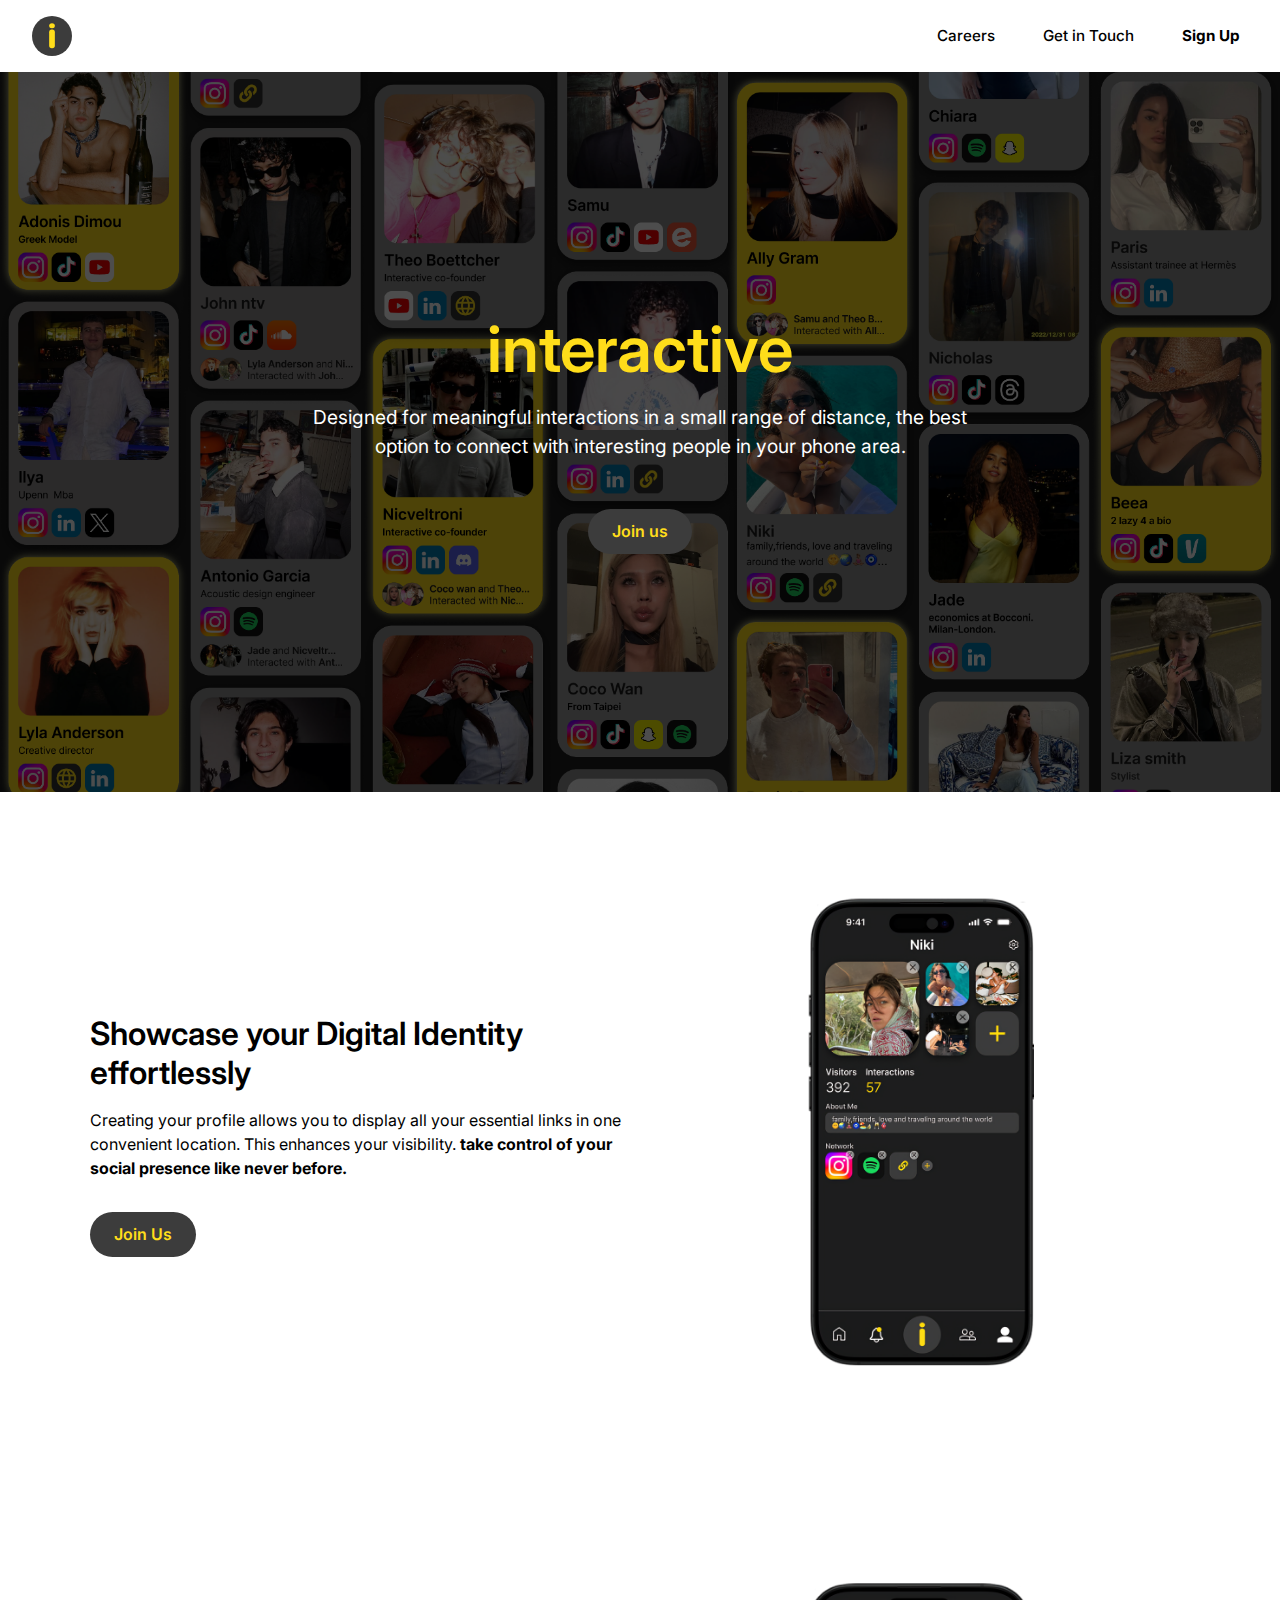
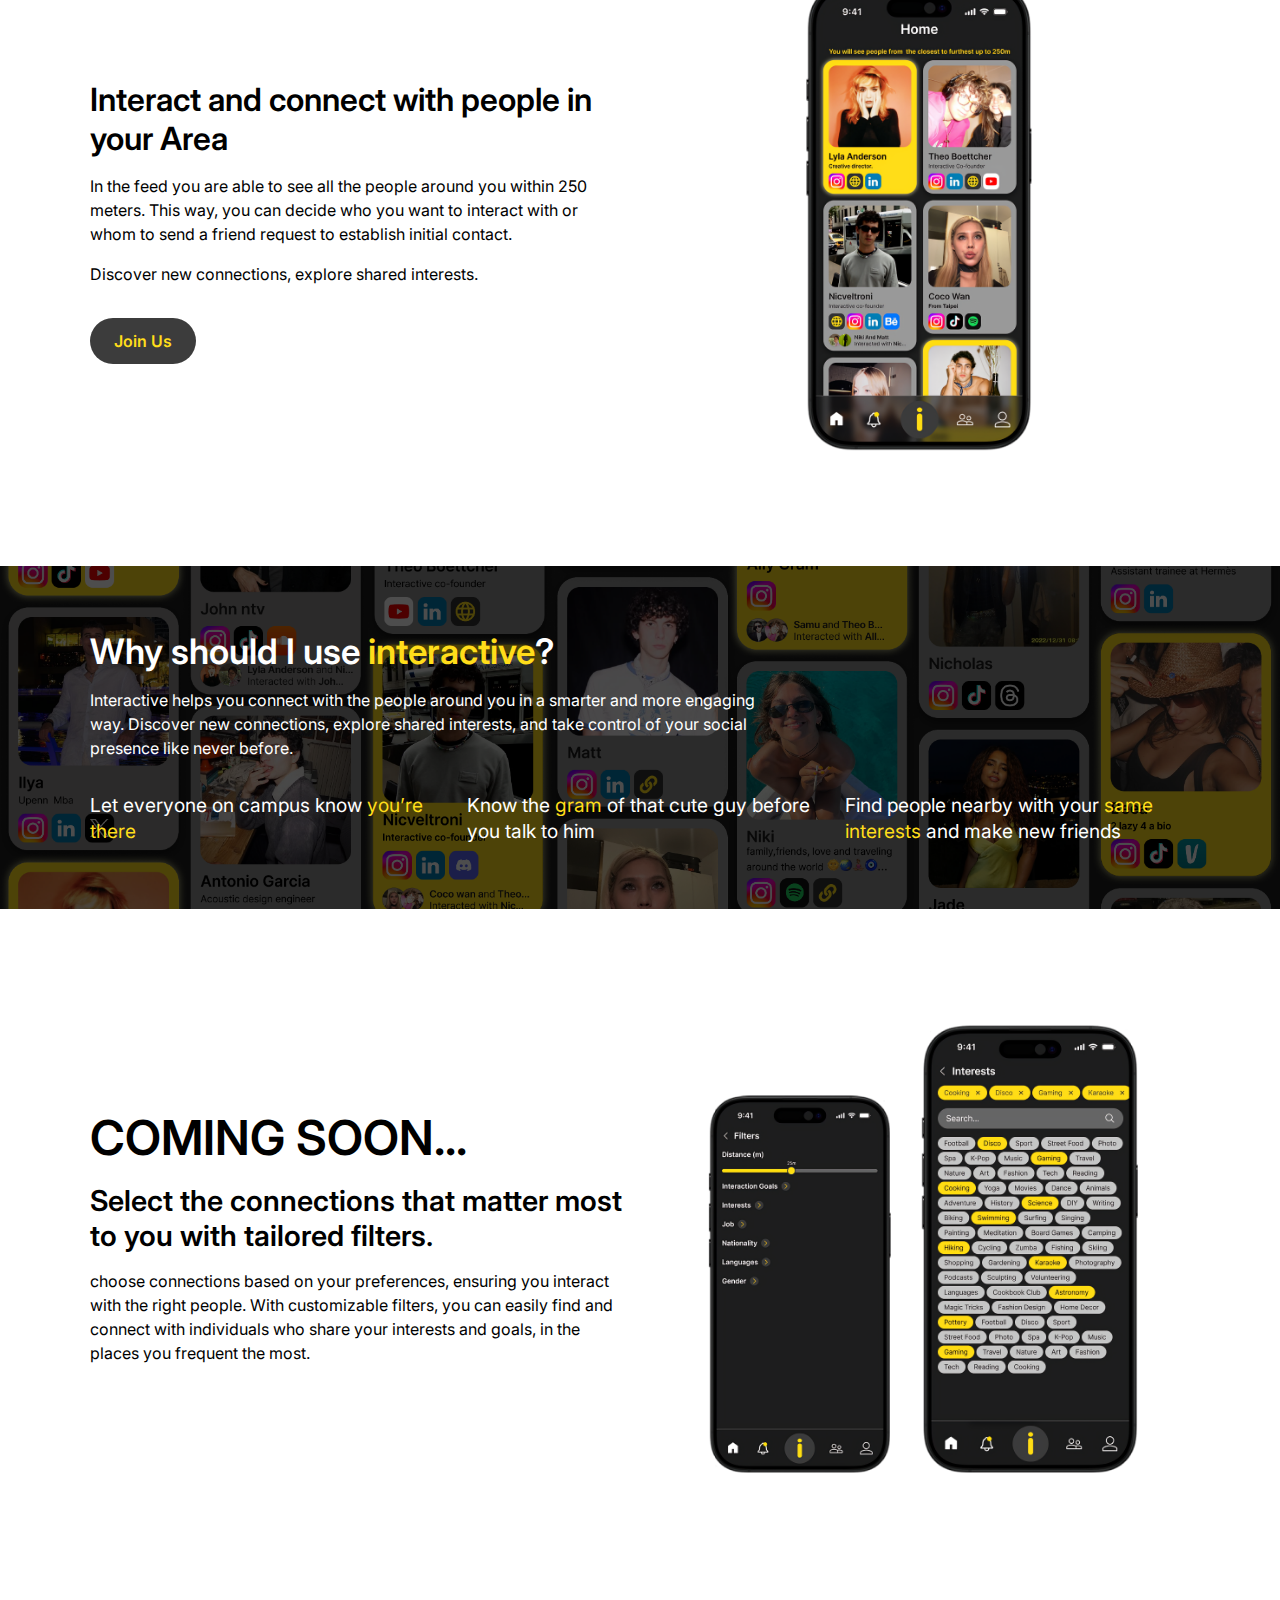
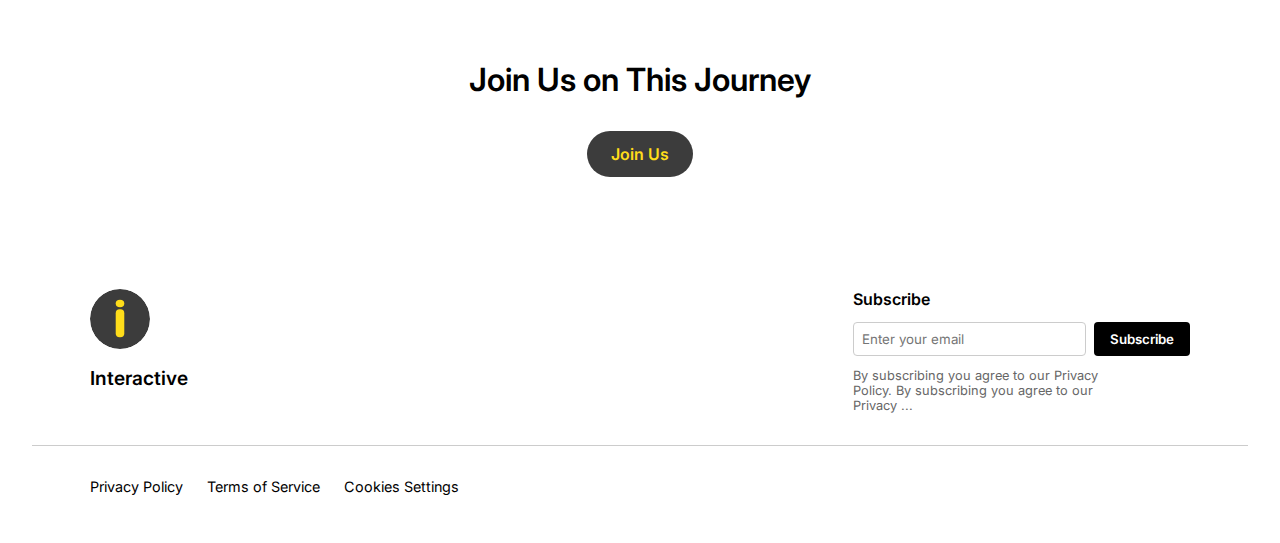
==== index.html @ 9c9d4012 "Add files via upload" ====
<!DOCTYPE html>
<html lang="en">
<head>
  <meta charset="UTF-8" />
  <meta name="viewport" content="width=device-width, initial-scale=1.0"/>
  <title>Interactive - Home</title>

  <!-- Font Inter -->
  <link rel="preconnect" href="https://fonts.googleapis.com">
  <link rel="preconnect" href="https://fonts.gstatic.com" crossorigin>
  <link href="https://fonts.googleapis.com/css2?family=Inter:wght@400;600&display=swap" rel="stylesheet">

  <!-- Foglio di stile -->
  <link rel="stylesheet" href="style.css">
</head>
<body>

  <!-- NAVBAR -->
  <header>
    <div class="logo">
      <a href="index.html" class="home-link">
        <img src="assets/logo.svg" alt="Interactive Logo" width="40" height="40">
      </a>
    </div>
    <nav>
      <ul>
        <li><a href="careers.html">Careers</a></li>
        <li><a href="contacts.html">Get in Touch</a></li>
        <li><a href="landing.html" style="font-weight:bold;">Sign Up</a></li>
      </ul>
    </nav>
  </header>

  <!-- HERO SECTION -->
  <section class="hero hero-index">
    <div class="hero-content">
      <!-- Titolo grande giallo -->
      <h1 class="highlight" style="font-size:4rem;">interactive</h1>
      <p>Designed for meaningful interactions in a small range of distance, 
         the best option to connect with interesting people in your phone area.</p>
      <!-- Nuovo bottone “Join us” che porta alla landing -->
      <a href="landing.html" class="btn-join-us hero-join-btn">Join us</a>
    </div>
  </section>

  <!-- PRIMO BLOCCO: Showcase -->
  <section class="section-showcase">
    <div class="showcase-container">
      <div class="showcase-text">
        <h2>Showcase your Digital Identity effortlessly</h2>
        <!-- Tutto in un solo paragrafo. Ultima frase in bold, con la minuscola iniziale -->
        <p>
          Creating your profile allows you to display all your essential links in one convenient location. 
          This enhances your visibility. <strong>take control of your social presence like never before.</strong>
        </p>
        <!-- Bottone Join => landing.html -->
        <a href="landing.html" class="btn-join-us">Join Us</a>
      </div>
      <div class="showcase-image">
        <img src="assets/phone1.png" alt="Phone screen 1">
      </div>
    </div>
  </section>

  <!-- SECONDO BLOCCO: Interact -->
  <section class="section-interact">
    <div class="interact-container">
      <div class="interact-text">
        <h2>Interact and connect with people in your Area</h2>
        <!-- Prima frase e seconda frase in un paragrafo,
             ultima riga “Discover new connections...” in un paragrafo a parte -->
        <p>
          In the feed you are able to see all the people around you within 250 meters. This way, 
          you can decide who you want to interact with or whom to send a friend request to establish initial contact.
        </p>
        <p>Discover new connections, explore shared interests.</p>

        <!-- Bottone Join => landing.html -->
        <a href="landing.html" class="btn-join-us">Join Us</a>
      </div>
      <div class="interact-image">
        <img src="assets/phone2.png" alt="Phone screen 2">
      </div>
    </div>
  </section>

  <!-- WHY SECTION -->
  <section class="why-section">
    <div class="why-content">
      <h2>Why should I use <span class="highlight">interactive</span>?</h2>
      <p class="intro">
        Interactive helps you connect with the people around you in a smarter and more engaging way. 
        Discover new connections, explore shared interests, and take control of your social presence like never before.
      </p>

      <div class="use-cases">
        <div class="use-case">
          Let everyone on campus know <span class="highlight">you’re there</span>
        </div>
        <div class="use-case">
          Know the <span class="highlight">gram</span> of that cute guy before you talk to him
        </div>
        <div class="use-case">
          Find people nearby with your <span class="highlight">same interests</span> and make new friends
        </div>
      </div>
    </div>
  </section>

  <!-- BLOCCO "COMING SOON..." -->
  <section class="section-coming-soon">
    <div class="coming-soon-box">
      <div class="coming-soon-text">
        <h1>COMING SOON...</h1>
        <h2>Select the connections that matter most to you with tailored filters.</h2>
        <!-- Paragrafo in minuscolo all'inizio, come nello screenshot, no bold -->
        <p>
          choose connections based on your preferences, ensuring you interact with the right people. 
          With customizable filters, you can easily find and connect with individuals who share your interests and goals, 
          in the places you frequent the most.
        </p>
      </div>
      <div class="coming-soon-image">
        <img src="assets/phone3.png" alt="Phone screen filters">
      </div>
    </div>
  </section>

  <!-- CTA: Join Us on This Journey -->
  <section class="section-journey">
    <h2>Join Us on This Journey</h2>
    <!-- Bottone => landing.html -->
    <a href="landing.html" class="btn-join-us">Join Us</a>
  </section>

  <!-- FOOTER -->
  <section class="final-section">
    <div class="brand-subscribe">
      <div class="brand-block">
        <div class="brand-icon">
          <img src="assets/logo.svg" alt="Icon" width="60" height="60">
        </div>
        <div class="brand-text">
          Interactive
        </div>
      </div>

      <div class="subscribe-block">
        <label for="subscribe-email">Subscribe</label>
        <div class="subscribe-row">
          <!-- Bottone Subscribe => landing.html -->
          <input type="email" id="subscribe-email" placeholder="Enter your email">
          <button onclick="location.href='landing.html';">Subscribe</button>
        </div>
        <p class="subscribe-small">
          By subscribing you agree to our Privacy Policy. By subscribing you agree to our Privacy ...
        </p>
      </div>
    </div>

    <hr class="footer-line">

    <div class="footer-bottom">
      <div class="footer-links">
        <!-- Tutti i link puntano a terms.html -->
        <a href="terms.html">Privacy Policy</a>
        <a href="terms.html">Terms of Service</a>
        <a href="terms.html">Cookies Settings</a>
      </div>
      <!-- Rimosso la scritta © 2024 Relume. All rights reserved. -->
    </div>
  </section>

</body>
</html>
---- style.css ----
/*  
  style.css completo
  Rimosso lo stile .btn-signup per eliminare il pulsante nero "Sign Up".
*/

/* RESET DI BASE */
* {
  margin: 0;
  padding: 0;
  box-sizing: border-box;
}

/* FONT & COLORI GLOBALI */
body {
  font-family: 'Inter', sans-serif;
  color: #000;
}

/* Classe per evidenziare in giallo */
/* MODIFICA: da #ffd400 a #FFDD1A */
.highlight {
  color: #FFDD1A;
}

/* NAVBAR */
header {
  display: flex;
  align-items: center; /* Centra verticalmente logo e navbar */
  justify-content: space-between;
  padding: 1rem 2rem;
  background-color: #fff;
  width: 100%;
}

.logo {
  display: flex;
  align-items: center;
  gap: 0.5rem;
}

/* Rendi cliccabile logo + testo “Interactive” */
.logo a.home-link {
  display: flex;
  align-items: center;
  text-decoration: none;
  color: #000; 
}
.logo a.home-link img {
  margin-right: 0.5rem;
}
.logo a.home-link span {
  font-weight: 600; 
  font-size: 1.2rem; /* Testo “Interactive” un po' più grande */
}

/* NAVBAR MENU (desktop default) */
nav ul {
  list-style: none;
  display: flex;
  align-items: center; /* Centra verticalmente i link */
  gap: 2rem;          /* Spaziatura orizzontale tra i link */
  margin: 0;
  padding: 0;
  margin-left: 2rem;  /* Sposta i link un pochino a destra */
}

nav ul li a {
  text-decoration: none;
  color: #000;
  font-weight: 500;
  display: flex;
  align-items: center;
  justify-content: center;
  line-height: 1;       
  font-size: 0.95rem;   /* Leggermente più piccolo di “Interactive” */
  text-align: center; 
  padding: 0.5rem;     
}

/* ✅ MIGLIORAMENTI SU MOBILE */
@media (max-width: 768px) {
  nav ul {
    gap: 1rem;          
    margin-left: 1rem;  /* Riduce un pochino anche su mobile */
  }
  
  nav ul li a {
    font-size: 0.85rem; 
    line-height: 1.2;   
  }
}

/* HERO (INDEX e LANDING) */
/* MODIFICA: min-height: 80vh per la hero index, se la usi come default */
.hero {
  background: url("assets/sfondo.png") no-repeat center center / cover;
  min-height: 80vh; /* da 70vh a 80vh */
  display: flex;
  align-items: center;
  justify-content: center;
  text-align: center;
  color: #fff;
  padding: 4rem 2rem;
}
.hero-content {
  max-width: 700px;
}
.hero h1 {
  font-size: 4rem;
  /* MODIFICA: colore highlight -> #FFDD1A */
  color: #FFDD1A;
  margin-bottom: 1rem;
  font-weight: 600; 
}
.hero p {
  font-size: 1.2rem;
  margin-bottom: 2rem;
  line-height: 1.5;
  font-weight: 400; 
}

/* Bottoni “Join” rotondi con testo giallo (btn-join, btn-join-us) */
/* MODIFICA: sfondo #3C3C3C, testo #FFDD1A, no bordo */
.btn-join,
.btn-join-us {
  display: inline-block;
  margin-top: 1rem;
  background-color: #3C3C3C;
  color: #FFDD1A;
  text-decoration: none;
  padding: 0.8rem 1.5rem;
  border-radius: 30px; 
  font-weight: 600;
  border: none; /* tolto contorno giallo */
  transition: background-color 0.2s, color 0.2s;
}
/* Hover invertito: sfondo #FFDD1A, testo #3C3C3C */
.btn-join:hover,
.btn-join-us:hover {
  background-color: #FFDD1A;
  color: #3C3C3C;
}

/* SEZIONE PER LA “BARRA EMAIL” DELLA LANDING */
#signup-form {
  display: inline-flex; 
  gap: 0.5rem;
}
#signup-email {
  padding: 0.8rem 1rem;
  border: 2px solid #ccc;
  border-radius: 4px;
  font-family: inherit;
  font-size: 1rem;
  width: 300px; 
  outline: none;
}
#signup-form button {
  padding: 0.8rem 1.5rem;
  background-color: #000;
  color: #fff;
  border: none;
  border-radius: 4px;
  font-weight: 600;
  cursor: pointer;
}

/* 3 BLOCCHI DESCRITTIVI (INDEX) */
.section-container {
  background-color: #fff;
  padding: 4rem 2rem;
  display: flex;
  flex-direction: column;
  gap: 5rem;
  max-width: 1100px;
  margin: 0 auto;
}
/* Showcase + Interact */
.section-showcase, .section-interact {
  background-color: #fff;
  padding: 4rem 2rem;
}
.showcase-container, .interact-container {
  max-width: 1100px;
  margin: 0 auto;
  display: flex;
  align-items: center;
  justify-content: space-between;
  gap: 2rem;
}
.showcase-text, .interact-text {
  flex: 1;
}
.showcase-image, .interact-image {
  flex: 1;
  text-align: center;
}
/* MODIFICA: immagini più grandi => 900px */
.showcase-image img, .interact-image img {
  max-width: 900px;
  width: 100%;
}
.showcase-text h2, .interact-text h2 {
  font-size: 2rem;
  margin-bottom: 1rem;
  font-weight: 600;
}
.showcase-text p, .interact-text p {
  line-height: 1.5;
  margin-bottom: 1rem;
}

/* WHY SECTION (INDEX) */
.why-section {
  background: url("assets/sfondo.png") no-repeat center center / cover;
  color: #fff;
  padding: 4rem 2rem;
}
.why-content {
  max-width: 1100px;
  margin: 0 auto;
}
.why-content h2 {
  font-size: 2.2rem;
  margin-bottom: 1rem;
  font-weight: 600;
}
.why-content p.intro {
  font-size: 1rem;
  max-width: 700px;
  margin-bottom: 2rem;
  line-height: 1.5;
  font-weight: 400;
}
.use-cases {
  display: flex;
  justify-content: space-between;
  gap: 2rem;
}
.use-case {
  flex: 1;
  font-size: 1.2rem;
  line-height: 1.4;
  font-weight: 400;
}

/* COMING SOON */
.section-coming-soon {
  padding: 4rem 2rem;
  background-color: #fff;
}
.coming-soon-box {
  max-width: 1100px;
  margin: 0 auto;
  display: flex;
  gap: 2rem;
  align-items: center;
  justify-content: space-between;
}
.coming-soon-text {
  flex: 1;
}
.coming-soon-text h1 {
  font-size: 3rem;
  font-weight: 600;
  margin-bottom: 1rem;
}
.coming-soon-text h2 {
  font-size: 1.8rem;
  margin-bottom: 1rem;
  font-weight: 600;
}
.coming-soon-text p {
  line-height: 1.5;
  margin-bottom: 2rem;
}
.coming-soon-image {
  flex: 1;
  text-align: center;
}
.coming-soon-image img {
  max-width: 900px;
  width: 100%;
}

/* SEZIONE JOURNEY */
.section-journey {
  padding: 4rem 2rem;
  background-color: #fff;
  text-align: center;
}
.section-journey h2 {
  font-size: 2rem;
  font-weight: 600;
  margin-bottom: 1rem;
}
.section-journey p {
  margin-bottom: 1.5rem;
  font-size: 1rem;
  font-weight: 400;
  line-height: 1.5;
}

/* SEZIONE FINALE / FOOTER */
.final-section {
  background-color: #fff;
  padding: 3rem 2rem;
}
.brand-subscribe {
  max-width: 1100px;
  margin: 0 auto;
  display: flex;
  align-items: flex-start;
  justify-content: space-between;
  gap: 2rem;
  margin-bottom: 2rem;
}
.brand-block {
  display: flex;
  flex-direction: column;
  align-items: flex-start;
  gap: 0.5rem;
}
.brand-icon img {
  border-radius: 50%;
}
.brand-text {
  font-size: 1.2rem;
  font-weight: 600;
  margin-top: 0.3rem;
}
.subscribe-block {
  display: flex;
  flex-direction: column;
  align-items: flex-start;
  gap: 0.5rem;
}
.subscribe-block label {
  font-weight: 600;
}
.subscribe-row {
  display: flex;
  gap: 0.5rem;
  margin: 0.3rem 0;
}
.subscribe-row input[type="email"] {
  padding: 0.5rem;
  border: 1px solid #ccc;
  border-radius: 4px;
  font-family: inherit;
}
.subscribe-row button {
  padding: 0.5rem 1rem;
  background-color: #000;
  color: #fff;
  border: none;
  border-radius: 4px;
  font-family: inherit;
  font-weight: 600;
  cursor: pointer;
}
.subscribe-small {
  font-size: 0.8rem;
  color: #666;
  max-width: 250px;
}
.footer-line {
  border: none;
  border-top: 1px solid #ccc;
  margin: 2rem 0;
}
.footer-bottom {
  max-width: 1100px;
  margin: 0 auto;
  display: flex;
  align-items: center;
  justify-content: space-between;
  flex-wrap: wrap;
  gap: 1rem;
}
.footer-links {
  display: flex;
  gap: 1.5rem;
}
.footer-links a {
  text-decoration: none;
  color: #000;
  font-size: 0.9rem;
  font-weight: 400;
}
.footer-links a:hover {
  text-decoration: underline;
}
.footer-copy {
  font-size: 0.8rem;
  color: #666;
}

/* SEZIONE HERO CAREERS */
.careers-hero {
  background: url("assets/sfondo.png") no-repeat center center / cover;
  min-height: 60vh;
  display: flex;
  align-items: center;
  justify-content: left; 
  padding: 4rem 2rem;
  color: #fff;
}
.careers-hero-content {
  max-width: 600px;
}
.careers-hero-content h1 {
  font-size: 3rem;
  /* MODIFICA: highlight -> #FFDD1A */
  color: #FFDD1A;
  margin-bottom: 1rem;
  font-weight: 600;
}
.careers-hero-content p {
  font-size: 1.1rem;
  font-weight: 400;
  line-height: 1.5;
  margin-bottom: 2rem;
}
.btn-careers {
  background-color: #fff;
  color: #000;
  text-decoration: none;
  padding: 0.8rem 1.5rem;
  border-radius: 4px;
  font-weight: 600;
  display: inline-block;
  transition: background-color 0.2s ease;
}
.btn-careers:hover {
  background-color: #ddd;
}

/* *** AGGIUNTE PER CONTACT PAGE *** */
.contact-hero {
  background: url("assets/sfondo.png") no-repeat center center / cover;
  min-height: 60vh;
  display: flex;
  align-items: center;
  justify-content: center;
  color: #fff;
  text-align: center;
  padding: 4rem 2rem;
}
.contact-hero-content {
  max-width: 700px;
}
.contact-hero-content h1 {
  font-size: 3rem;
  /* MODIFICA: highlight -> #FFDD1A */
  color: #FFDD1A;
  margin-bottom: 1rem;
  font-weight: 600;
}
.contact-hero-content p {
  font-size: 1.2rem;
  font-weight: 400;
  line-height: 1.5;
}
.contact-info-section {
  background-color: #fff;
  padding: 3rem 2rem;
}
.contact-info-container {
  max-width: 1100px;
  margin: 0 auto;
  display: flex;
  gap: 4rem;
  justify-content: space-between;
}
.contact-block {
  flex: 1;
  background-color: #fff;
  padding: 1rem;
  text-align: left;
}
.contact-block h2 {
  font-size: 1.4rem;
  font-weight: 600;
  margin: 0.5rem 0;
}
.contact-block p {
  font-size: 1rem;
  margin-bottom: 0.5rem;
  line-height: 1.4;
}
.contact-block a {
  color: #000;
  text-decoration: underline;
  font-weight: 400;
}

/* *** AGGIUNTE PER TERMS PAGE *** */
.terms-container {
  padding: 3rem 2rem;
  background-color: #fff;
}
.terms-content {
  max-width: 1100px;
  margin: 0 auto;
  text-align: left;
}
.terms-content h1 {
  font-size: 2rem;
  font-weight: 600;
  margin-bottom: 1rem;
}
.terms-content p,
.terms-content li {
  line-height: 1.5;
  margin-bottom: 0.8rem;
  font-size: 1rem;
}
.terms-content ol {
  padding-left: 1.5rem;
}

/* RESPONSIVE */
@media (max-width: 768px) {
  .showcase-container,
  .interact-container,
  .coming-soon-box {
    flex-direction: column;
  }
  /* Immagini più grandi su mobile => 600px */
  .showcase-image img,
  .interact-image img,
  .coming-soon-image img {
    max-width: 600px;
  }

  .section-journey {
    text-align: center;
  }

  .info-block {
    flex-direction: column;
  }
  .info-image img {
    max-width: 200px;
  }
  .use-cases {
    flex-direction: column;
  }
  .final-container {
    flex-direction: column;
    align-items: flex-start;
    gap: 1rem;
  }
  .brand-subscribe {
    flex-direction: column;
    align-items: flex-start;
  }
  .footer-bottom {
    flex-direction: column;
    align-items: flex-start;
    gap: 1rem;
  }
  .sub-features {
    flex-direction: column;
  }

  /* Adattamento form landing su mobile */
  #signup-form {
    flex-direction: column;
    align-items: stretch;
  }
  #signup-email, 
  #signup-form button {
    width: 100%;
  }

  /* Contact page responsive */
  .contact-info-container {
    flex-direction: column;
    gap: 2rem;
  }

  /* Terms page responsive */
  .terms-content h1 {
    font-size: 1.5rem;
  }
  .terms-content p,
  .terms-content li {
    font-size: 0.95rem;
  }
}
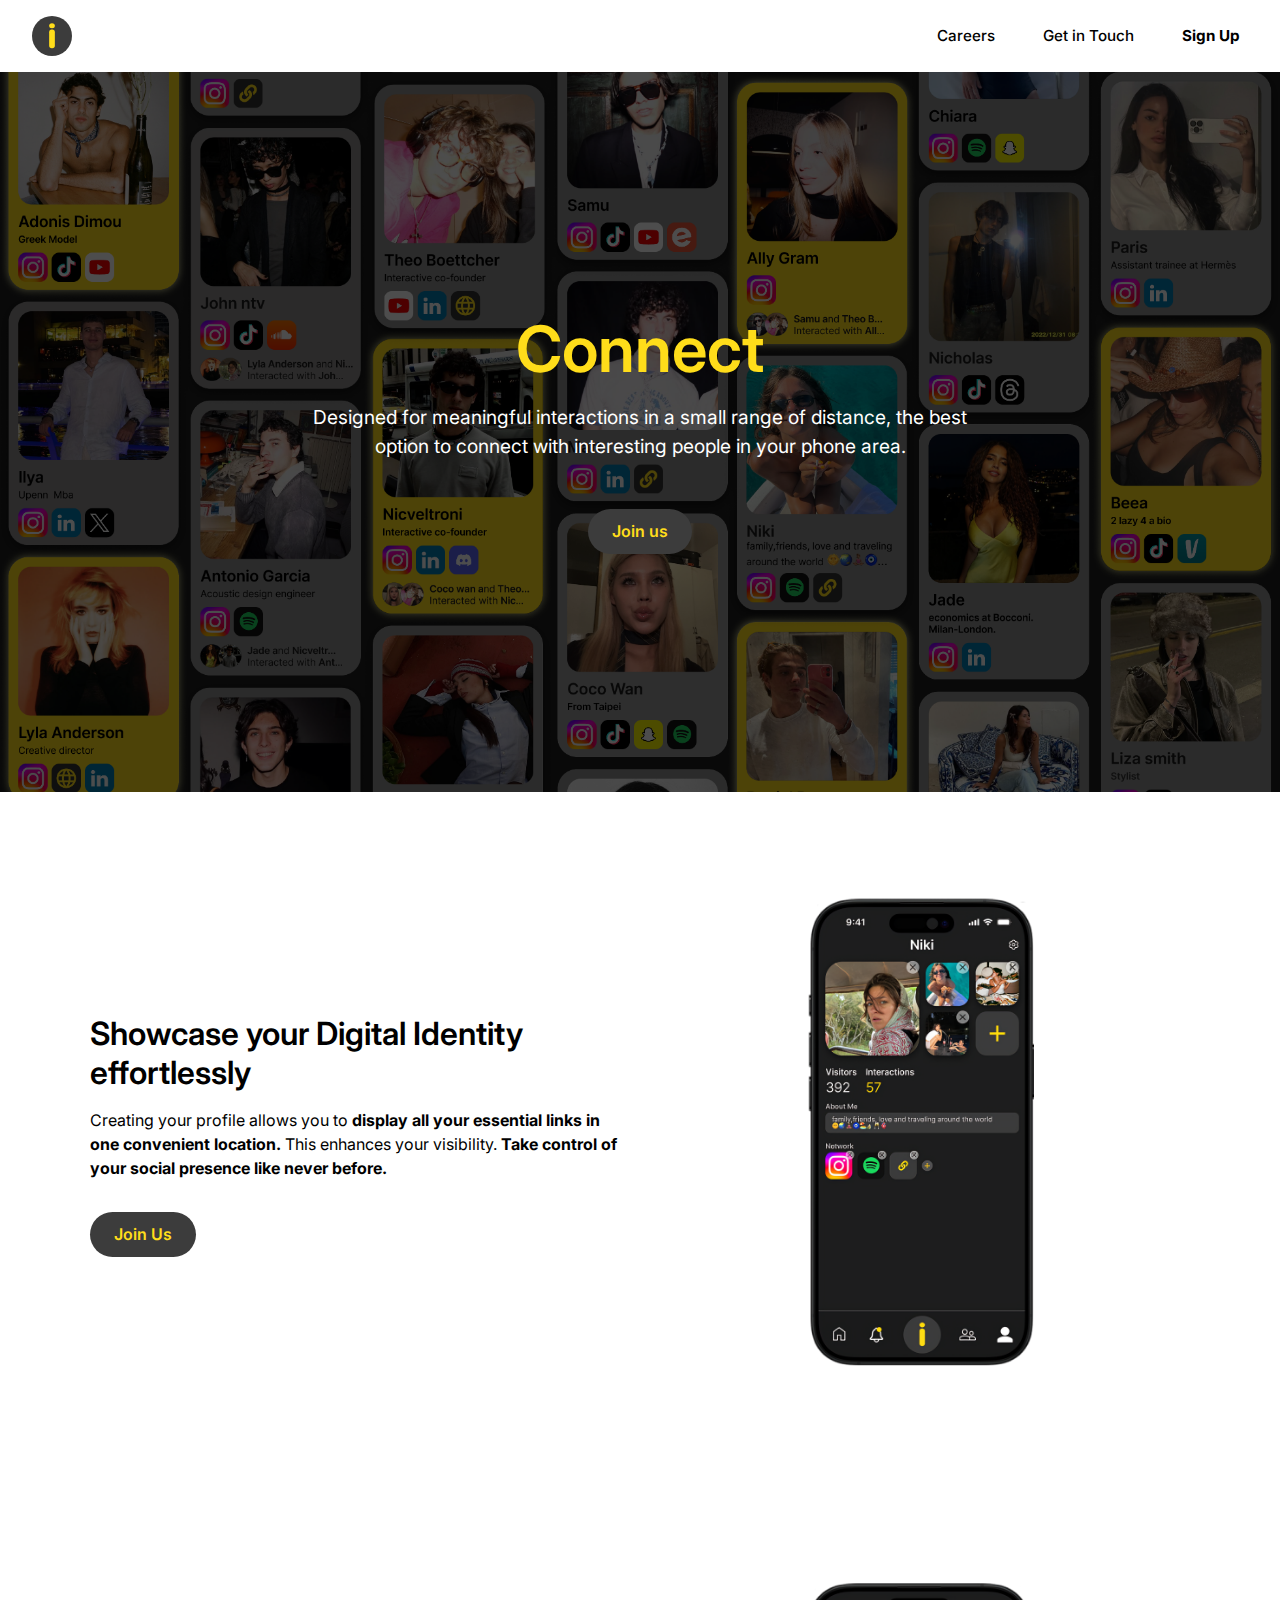
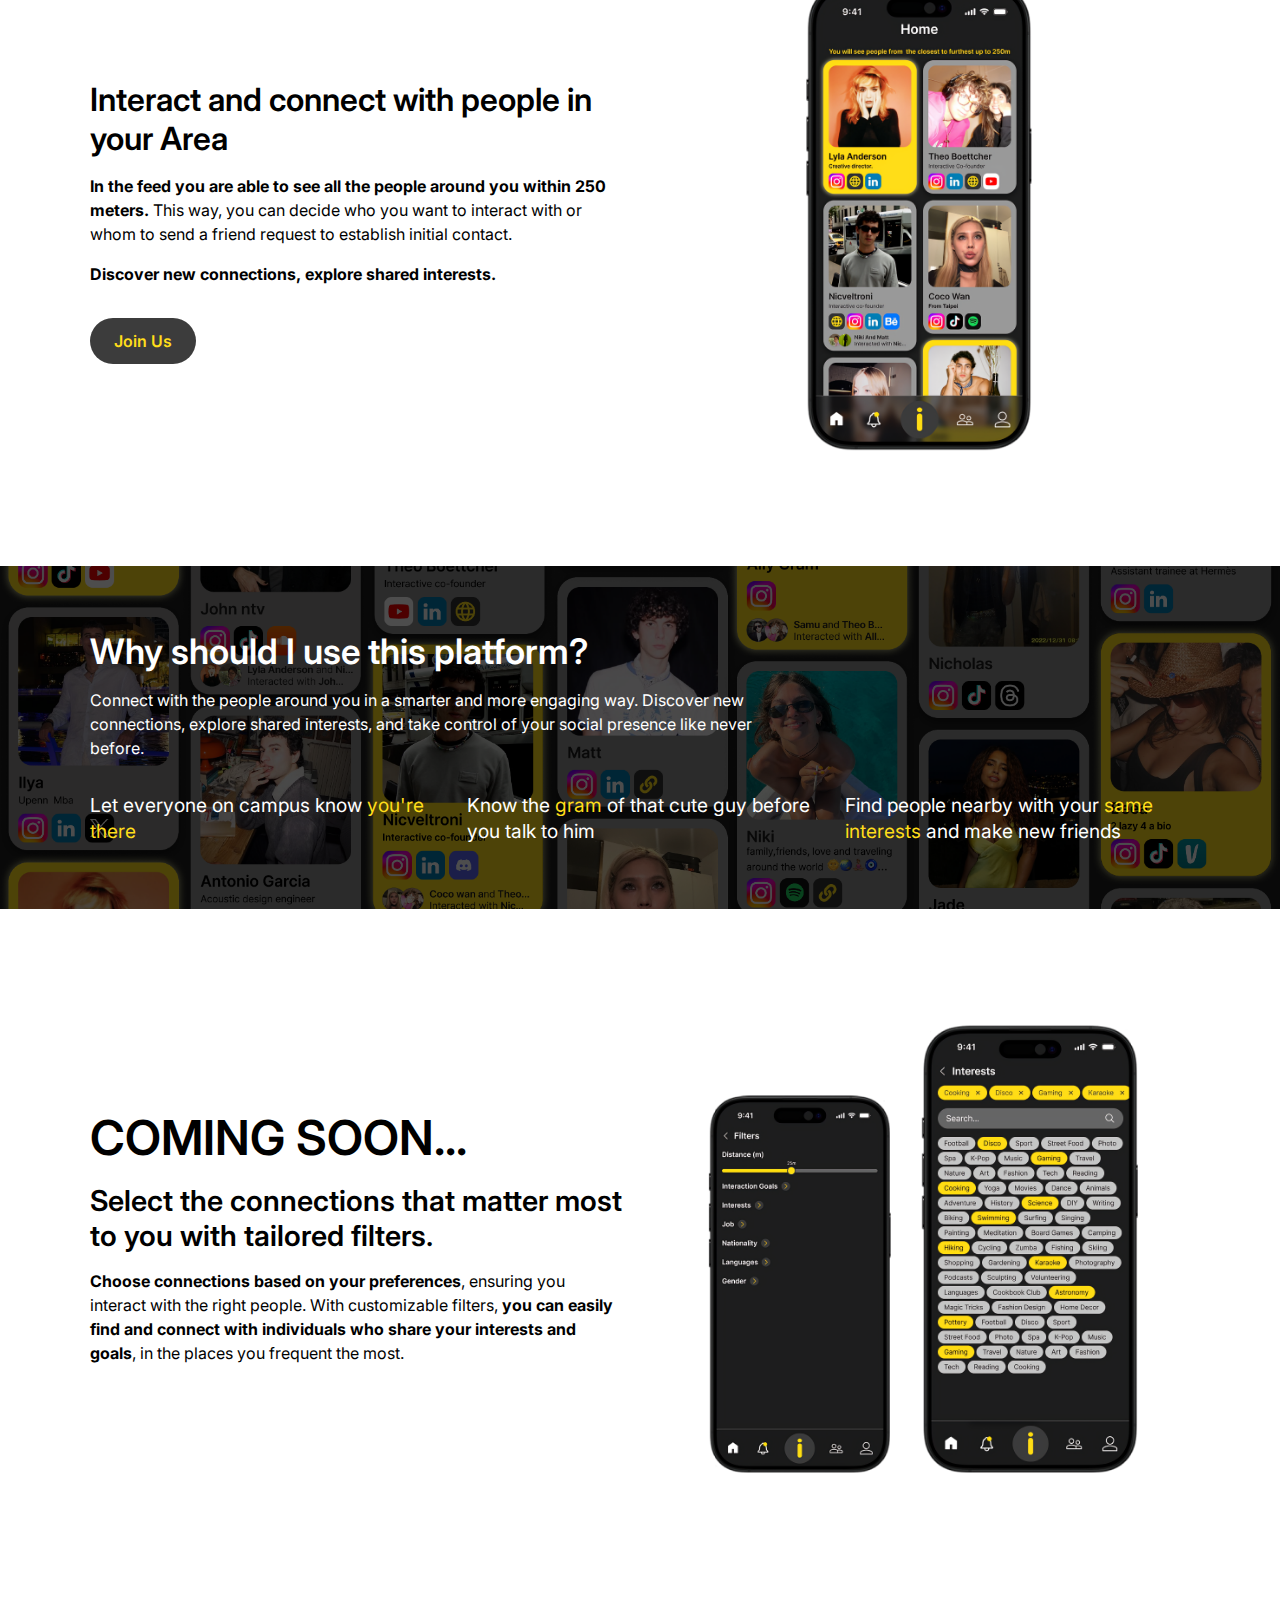
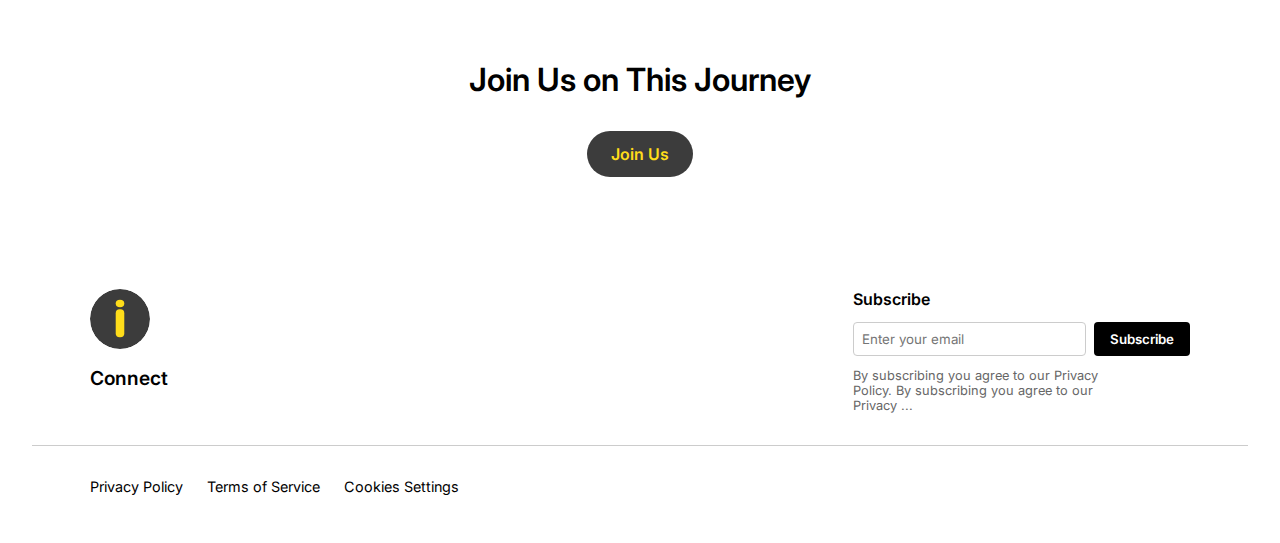
==== commit 80b1c25e: "Update index.html" ====
--- a/index.html
+++ b/index.html
@@ -3,7 +3,7 @@
 <head>
   <meta charset="UTF-8" />
   <meta name="viewport" content="width=device-width, initial-scale=1.0"/>
-  <title>Interactive - Home</title>
+  <title>Home</title>
 
   <!-- Font Inter -->
   <link rel="preconnect" href="https://fonts.googleapis.com">
@@ -19,7 +19,7 @@
   <header>
     <div class="logo">
       <a href="index.html" class="home-link">
-        <img src="assets/logo.svg" alt="Interactive Logo" width="40" height="40">
+        <img src="assets/logo.svg" alt="Logo" width="40" height="40">
       </a>
     </div>
     <nav>
@@ -35,10 +35,10 @@
   <section class="hero hero-index">
     <div class="hero-content">
       <!-- Titolo grande giallo -->
-      <h1 class="highlight" style="font-size:4rem;">interactive</h1>
+      <h1 class="highlight" style="font-size:4rem;">Connect</h1>
       <p>Designed for meaningful interactions in a small range of distance, 
          the best option to connect with interesting people in your phone area.</p>
-      <!-- Nuovo bottone “Join us” che porta alla landing -->
+      <!-- Nuovo bottone "Join us" che porta alla landing -->
       <a href="landing.html" class="btn-join-us hero-join-btn">Join us</a>
     </div>
   </section>
@@ -50,8 +50,8 @@
         <h2>Showcase your Digital Identity effortlessly</h2>
         <!-- Tutto in un solo paragrafo. Ultima frase in bold, con la minuscola iniziale -->
         <p>
-          Creating your profile allows you to display all your essential links in one convenient location. 
-          This enhances your visibility. <strong>take control of your social presence like never before.</strong>
+          Creating your profile allows you to <strong>display all your essential links in one convenient location.</strong> 
+          This enhances your visibility. <strong>Take control of your social presence like never before.</strong>
         </p>
         <!-- Bottone Join => landing.html -->
         <a href="landing.html" class="btn-join-us">Join Us</a>
@@ -68,12 +68,12 @@
       <div class="interact-text">
         <h2>Interact and connect with people in your Area</h2>
         <!-- Prima frase e seconda frase in un paragrafo,
-             ultima riga “Discover new connections...” in un paragrafo a parte -->
+             ultima riga "Discover new connections..." in un paragrafo a parte -->
         <p>
-          In the feed you are able to see all the people around you within 250 meters. This way, 
+          <strong>In the feed you are able to see all the people around you within 250 meters.</strong> This way, 
           you can decide who you want to interact with or whom to send a friend request to establish initial contact.
         </p>
-        <p>Discover new connections, explore shared interests.</p>
+        <p><strong>Discover new connections, explore shared interests.</strong></p>
 
         <!-- Bottone Join => landing.html -->
         <a href="landing.html" class="btn-join-us">Join Us</a>
@@ -87,15 +87,15 @@
   <!-- WHY SECTION -->
   <section class="why-section">
     <div class="why-content">
-      <h2>Why should I use <span class="highlight">interactive</span>?</h2>
+      <h2>Why should I use this platform?</h2>
       <p class="intro">
-        Interactive helps you connect with the people around you in a smarter and more engaging way. 
+        Connect with the people around you in a smarter and more engaging way. 
         Discover new connections, explore shared interests, and take control of your social presence like never before.
       </p>
 
       <div class="use-cases">
         <div class="use-case">
-          Let everyone on campus know <span class="highlight">you’re there</span>
+          Let everyone on campus know <span class="highlight">you're there</span>
         </div>
         <div class="use-case">
           Know the <span class="highlight">gram</span> of that cute guy before you talk to him
@@ -115,8 +115,8 @@
         <h2>Select the connections that matter most to you with tailored filters.</h2>
         <!-- Paragrafo in minuscolo all'inizio, come nello screenshot, no bold -->
         <p>
-          choose connections based on your preferences, ensuring you interact with the right people. 
-          With customizable filters, you can easily find and connect with individuals who share your interests and goals, 
+          <strong>Choose connections based on your preferences</strong>, ensuring you interact with the right people. 
+          With customizable filters, <strong>you can easily find and connect with individuals who share your interests and goals</strong>, 
           in the places you frequent the most.
         </p>
       </div>
@@ -141,7 +141,7 @@
           <img src="assets/logo.svg" alt="Icon" width="60" height="60">
         </div>
         <div class="brand-text">
-          Interactive
+          Connect
         </div>
       </div>
 
@@ -167,7 +167,6 @@
         <a href="terms.html">Terms of Service</a>
         <a href="terms.html">Cookies Settings</a>
       </div>
-      <!-- Rimosso la scritta © 2024 Relume. All rights reserved. -->
     </div>
   </section>
 
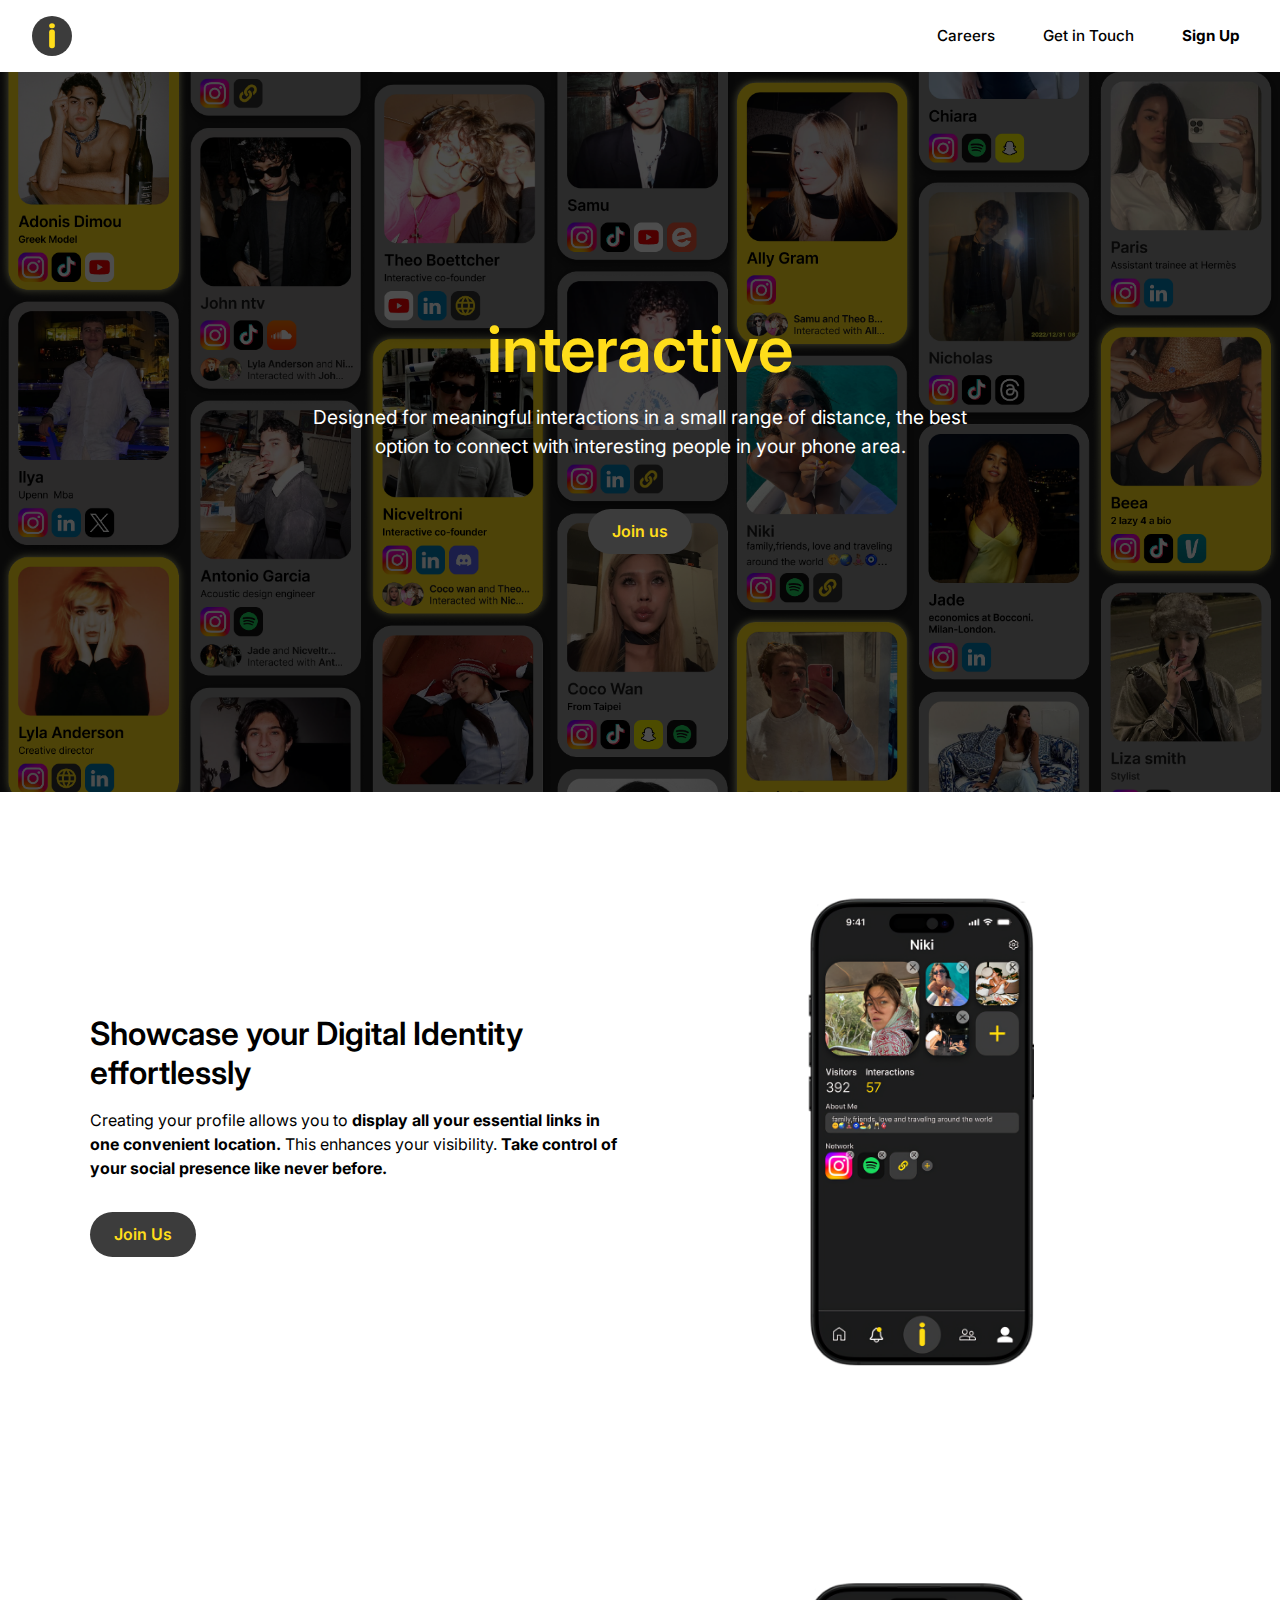
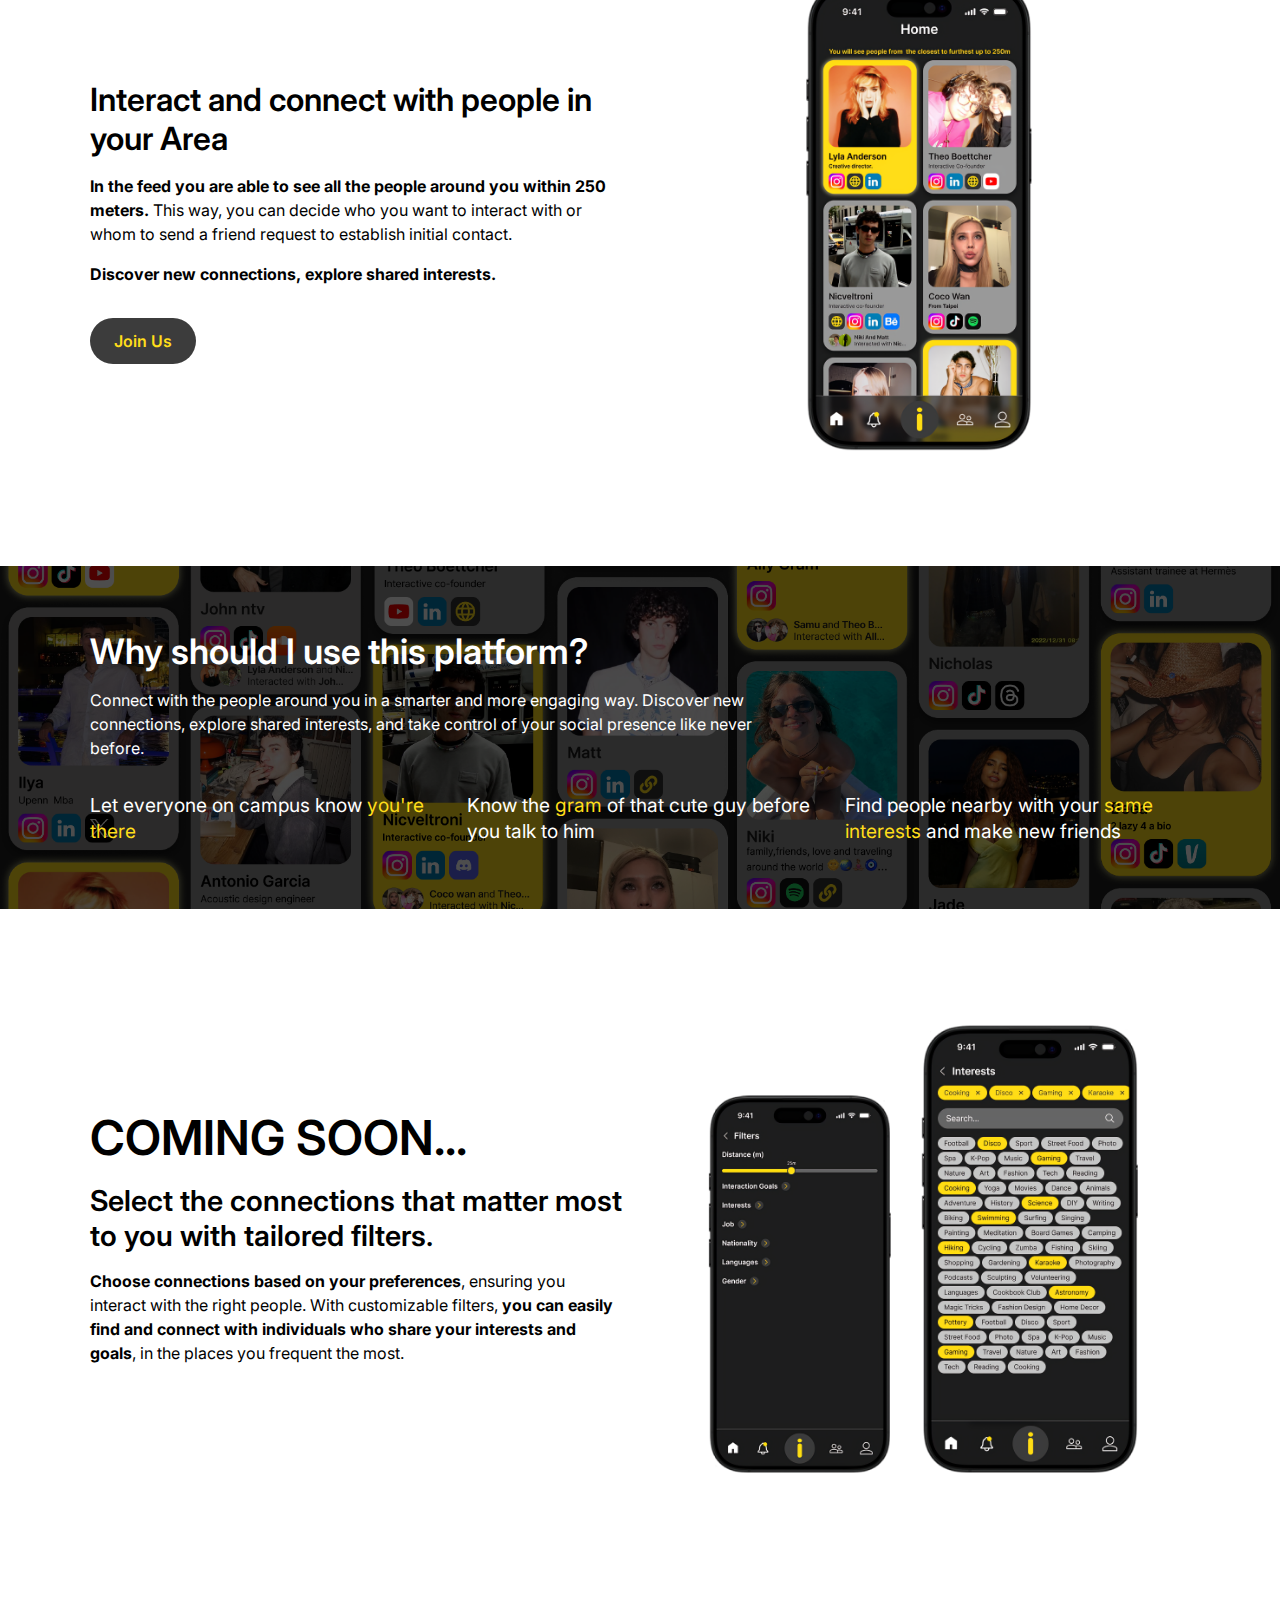
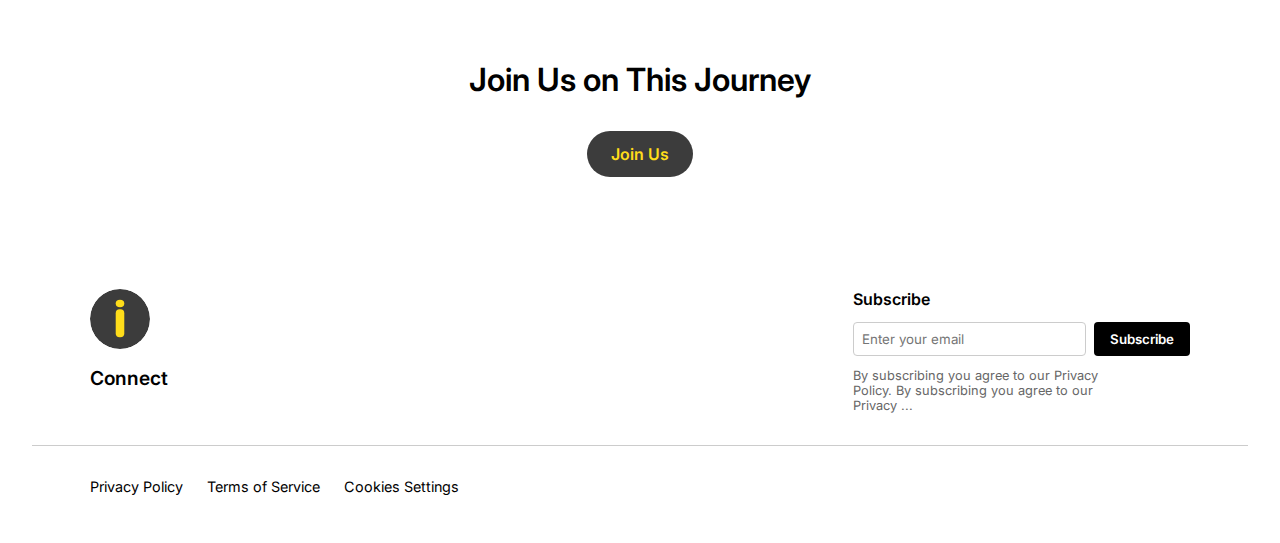
==== commit 9157adcb: "Update index.html" ====
--- a/index.html
+++ b/index.html
@@ -35,7 +35,7 @@
   <section class="hero hero-index">
     <div class="hero-content">
       <!-- Titolo grande giallo -->
-      <h1 class="highlight" style="font-size:4rem;">Connect</h1>
+      <h1 class="highlight" style="font-size:4rem;">interactive</h1>
       <p>Designed for meaningful interactions in a small range of distance, 
          the best option to connect with interesting people in your phone area.</p>
       <!-- Nuovo bottone "Join us" che porta alla landing -->
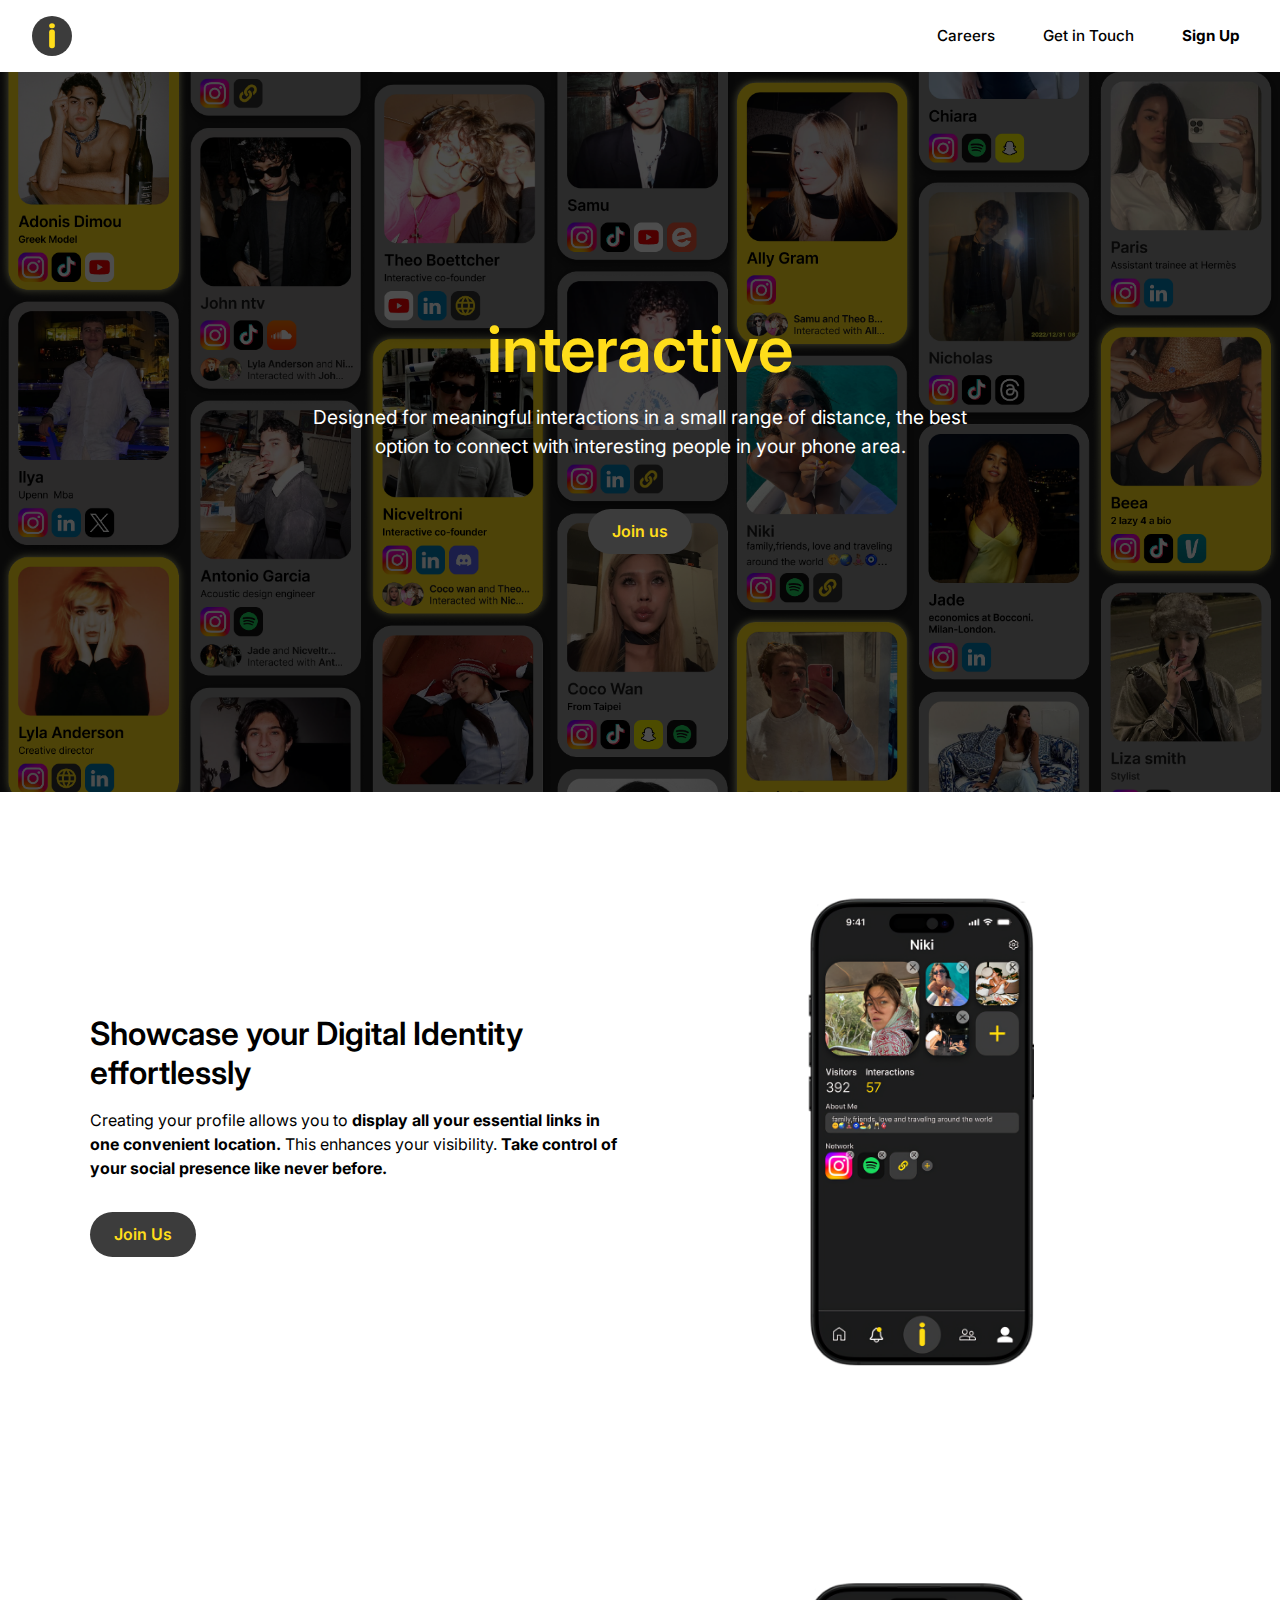
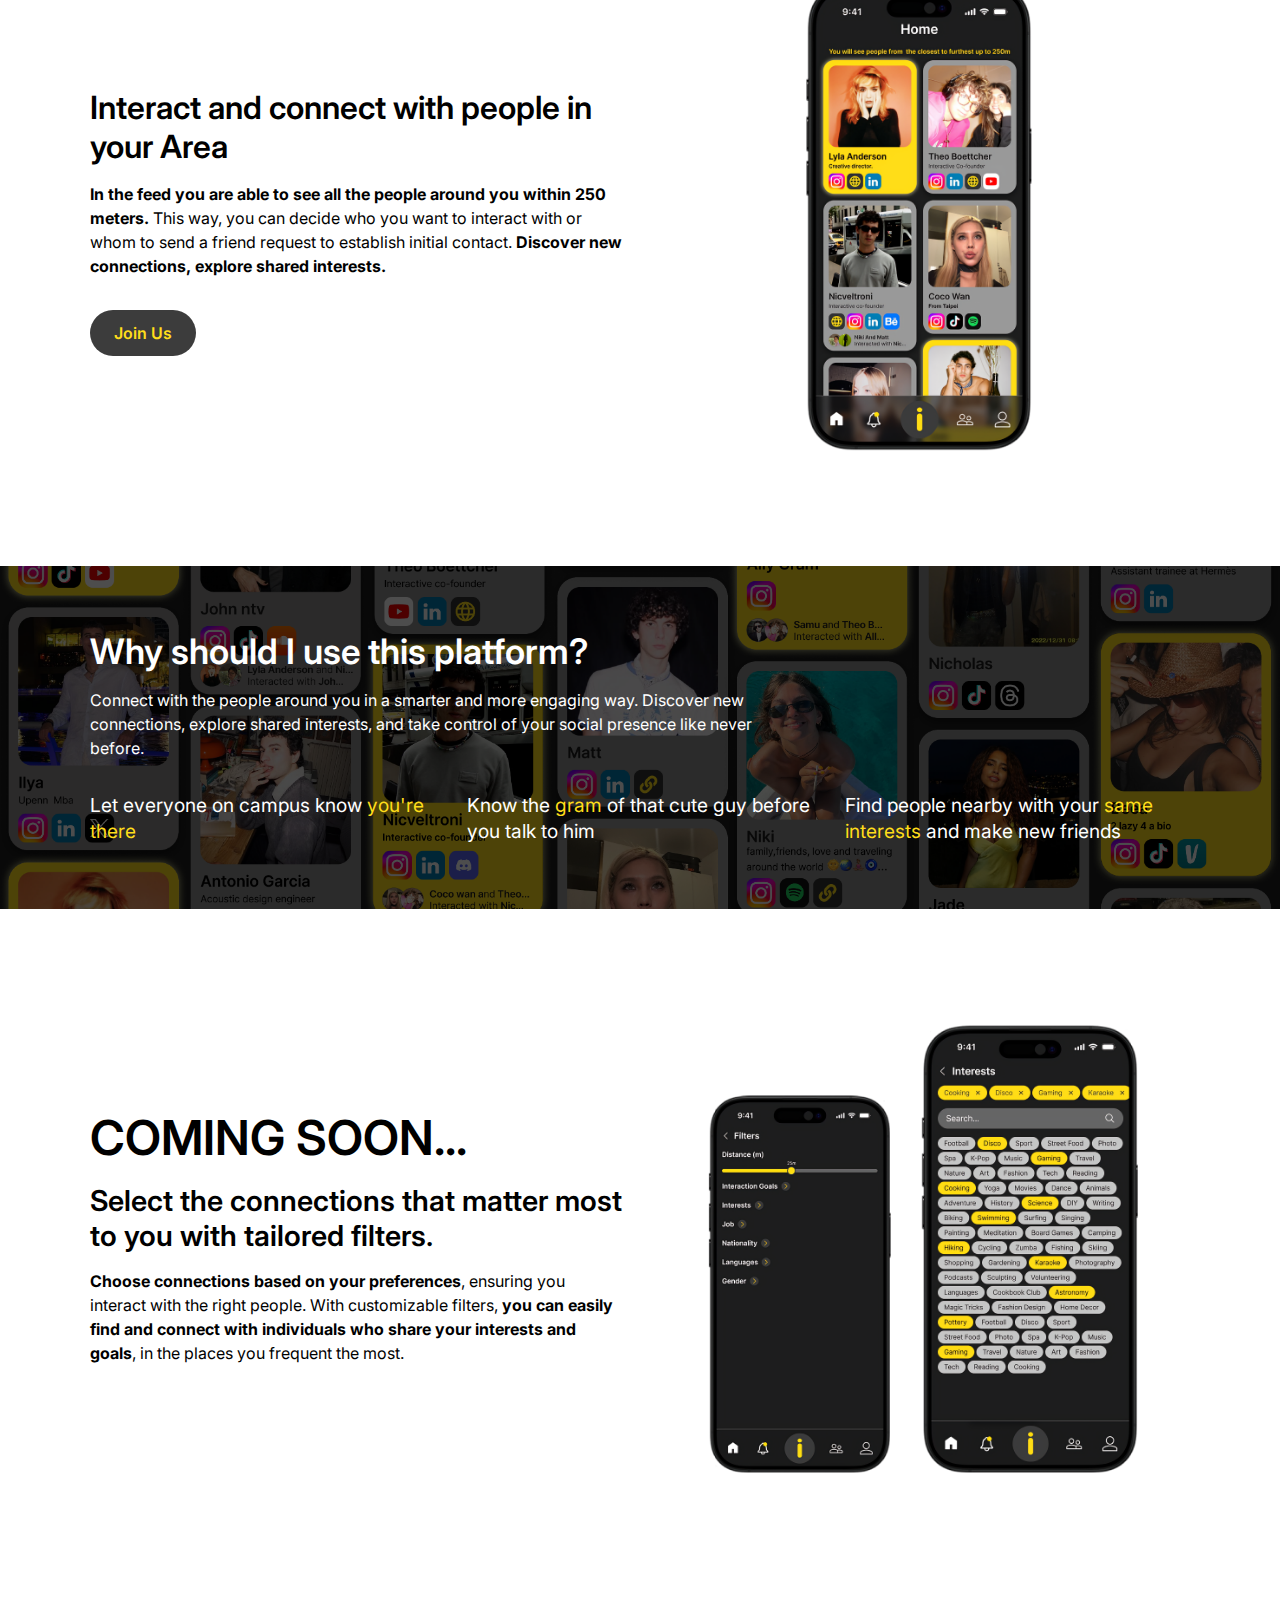
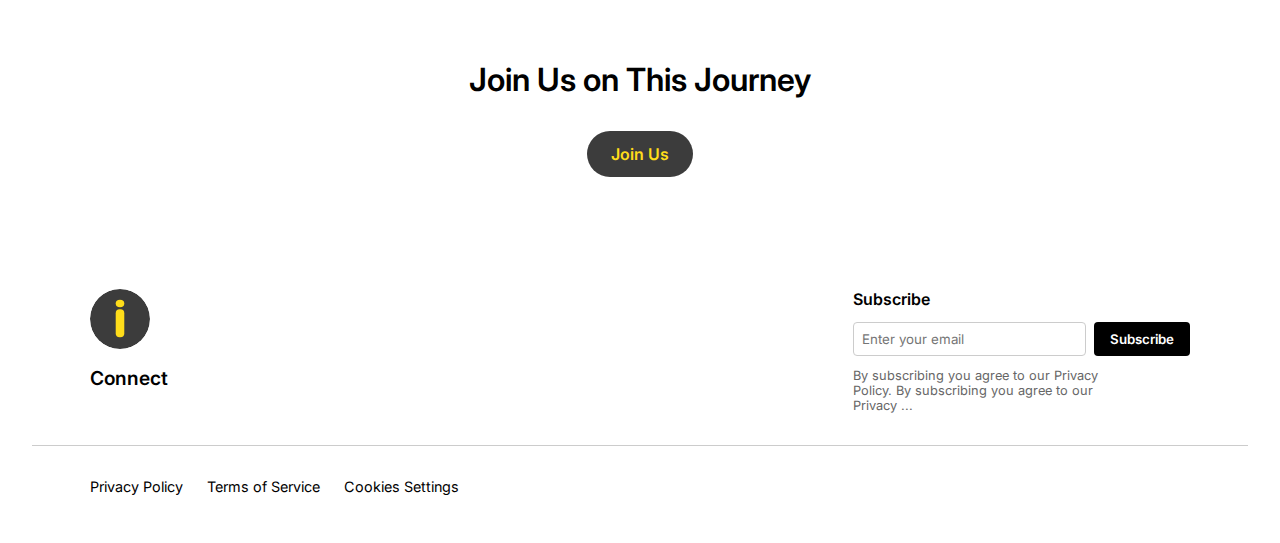
==== commit 86bc8ef1: "Update index.html" ====
--- a/index.html
+++ b/index.html
@@ -71,9 +71,7 @@
              ultima riga "Discover new connections..." in un paragrafo a parte -->
         <p>
           <strong>In the feed you are able to see all the people around you within 250 meters.</strong> This way, 
-          you can decide who you want to interact with or whom to send a friend request to establish initial contact.
-        </p>
-        <p><strong>Discover new connections, explore shared interests.</strong></p>
+          you can decide who you want to interact with or whom to send a friend request to establish initial contact. <strong>Discover new connections, explore shared interests.</strong></p>
 
         <!-- Bottone Join => landing.html -->
         <a href="landing.html" class="btn-join-us">Join Us</a>
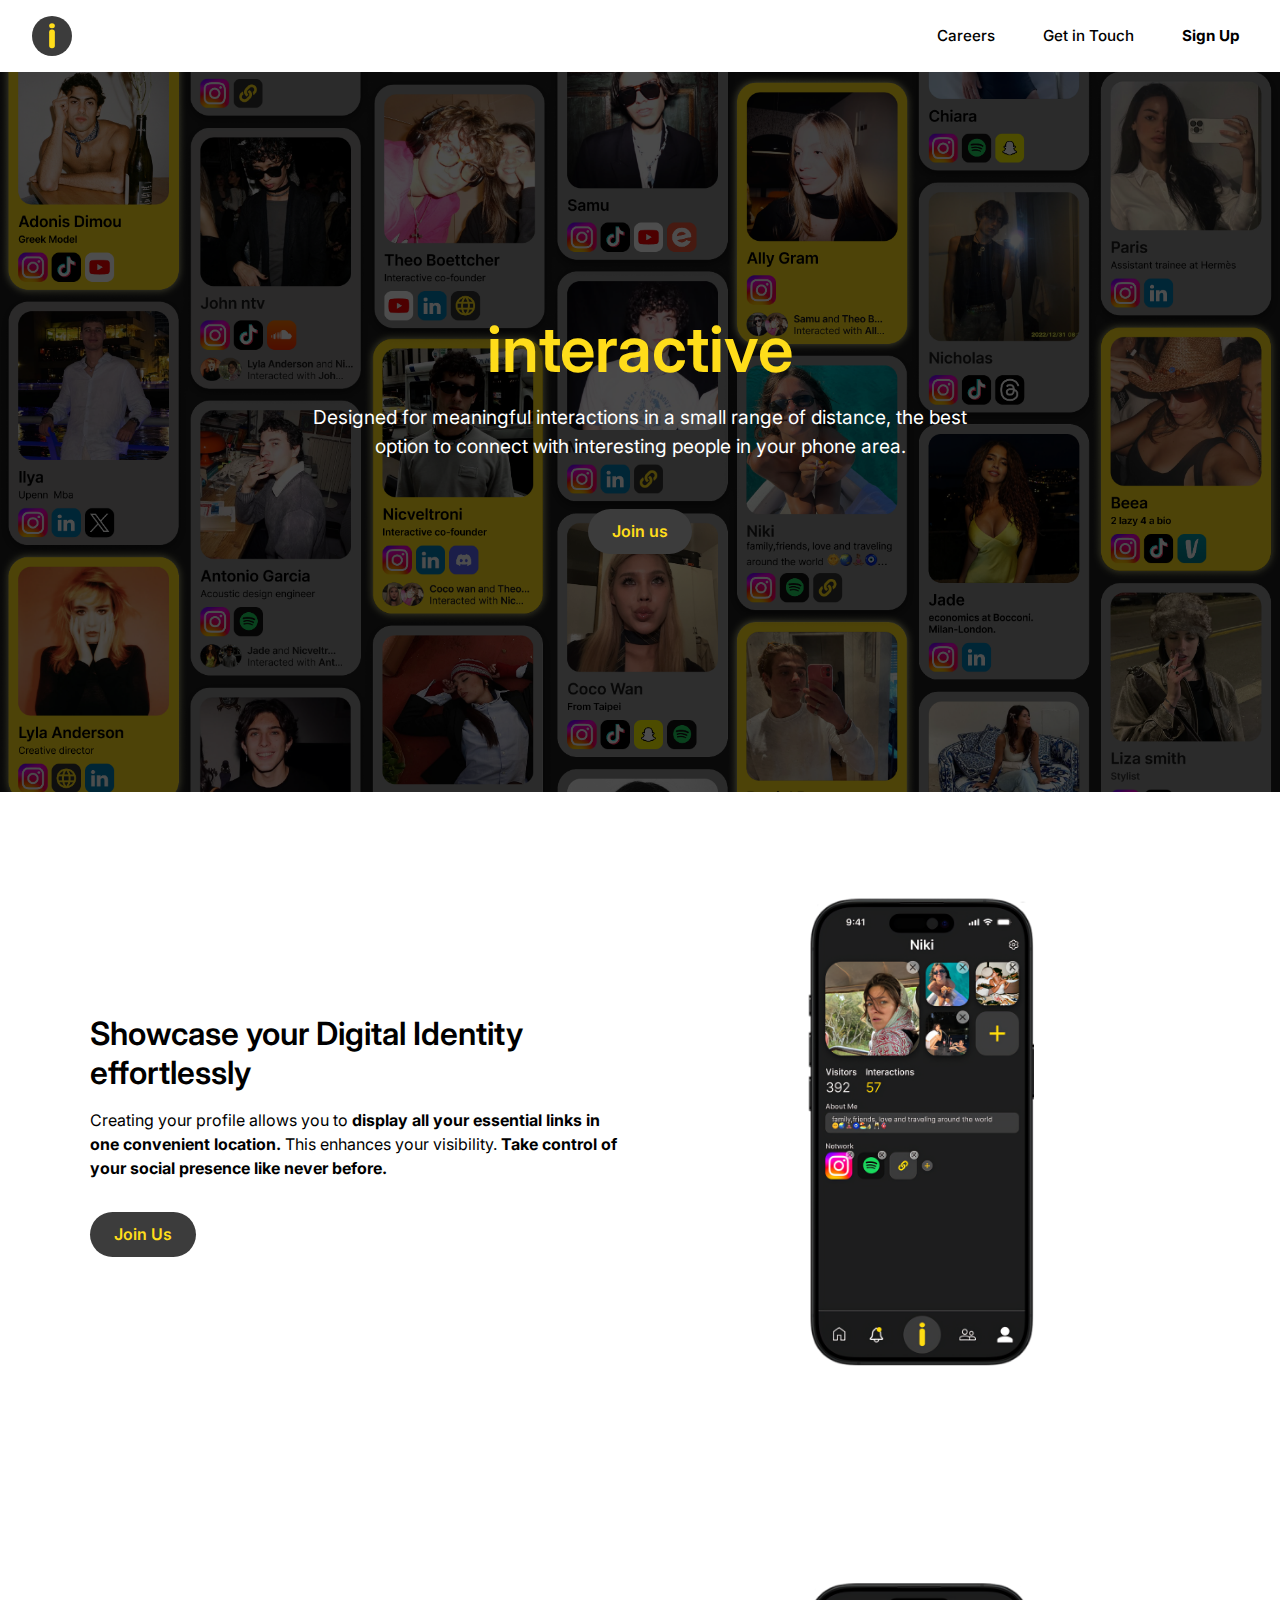
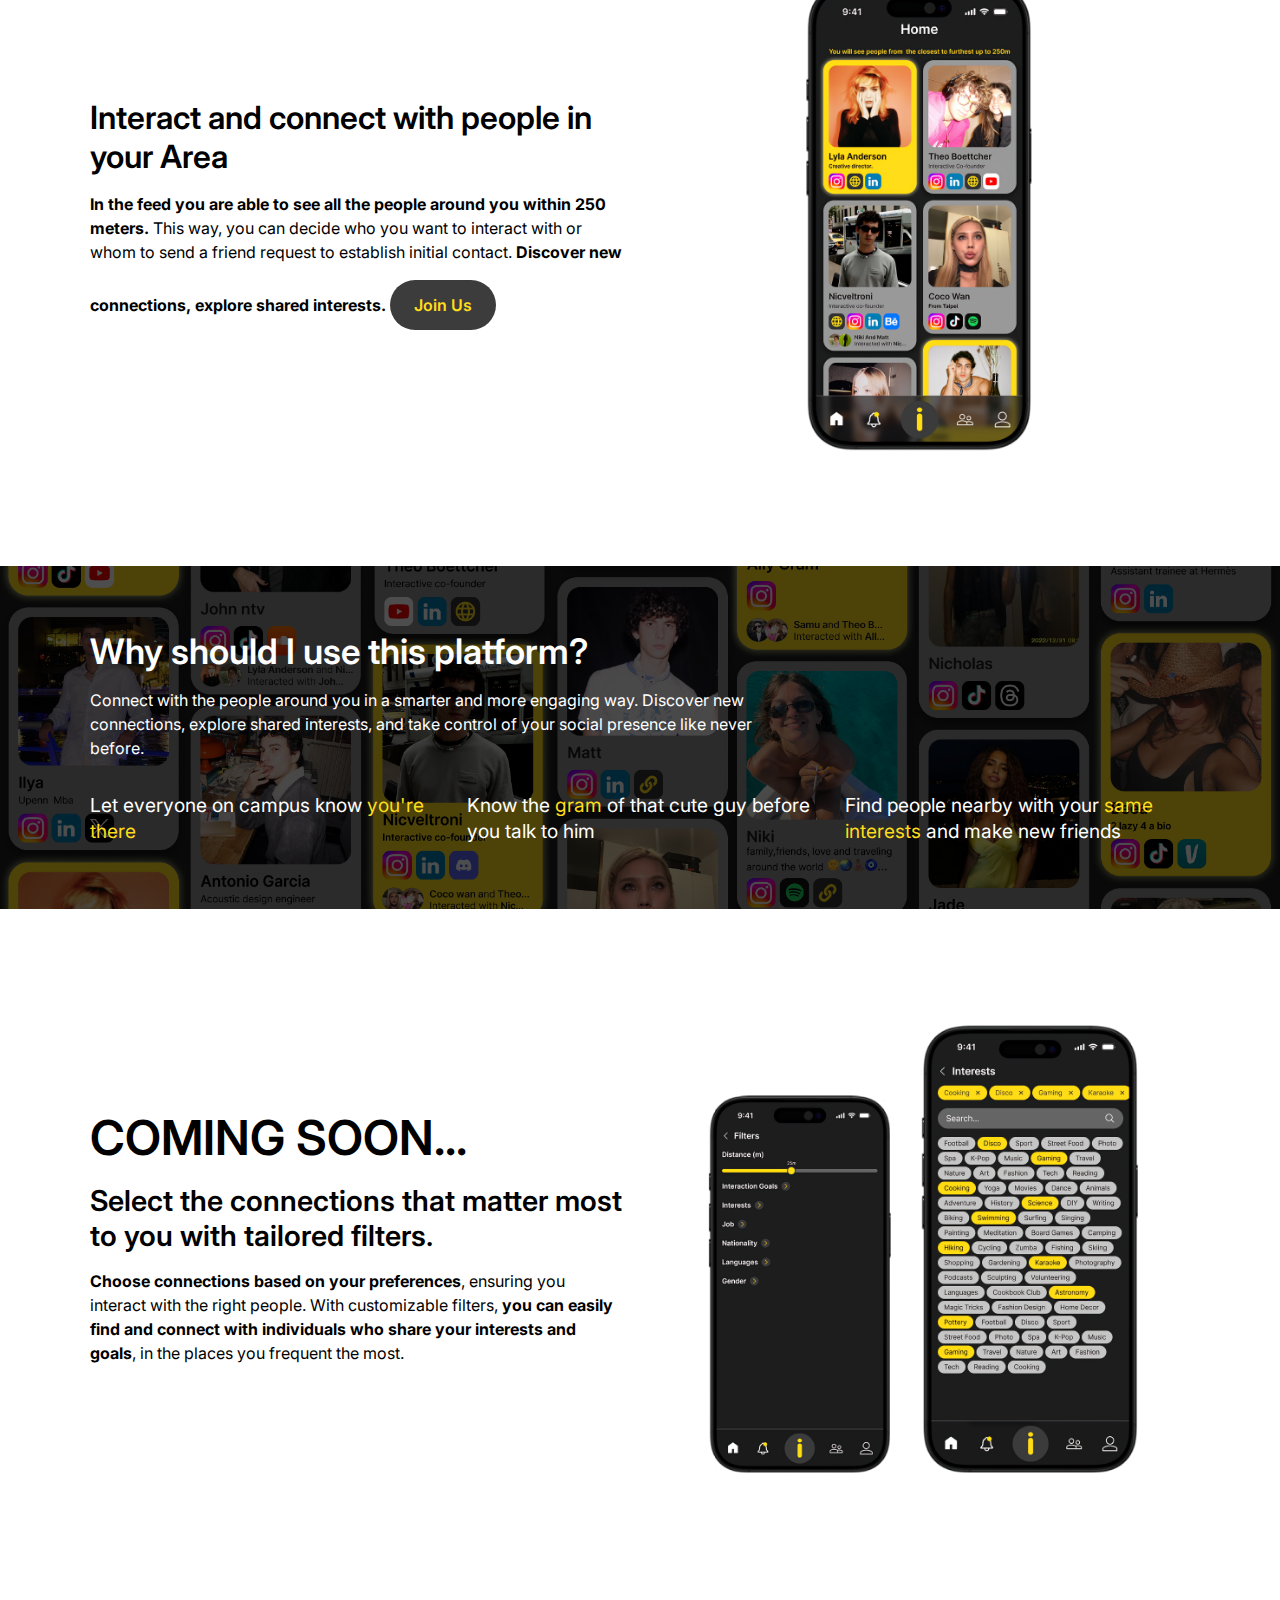
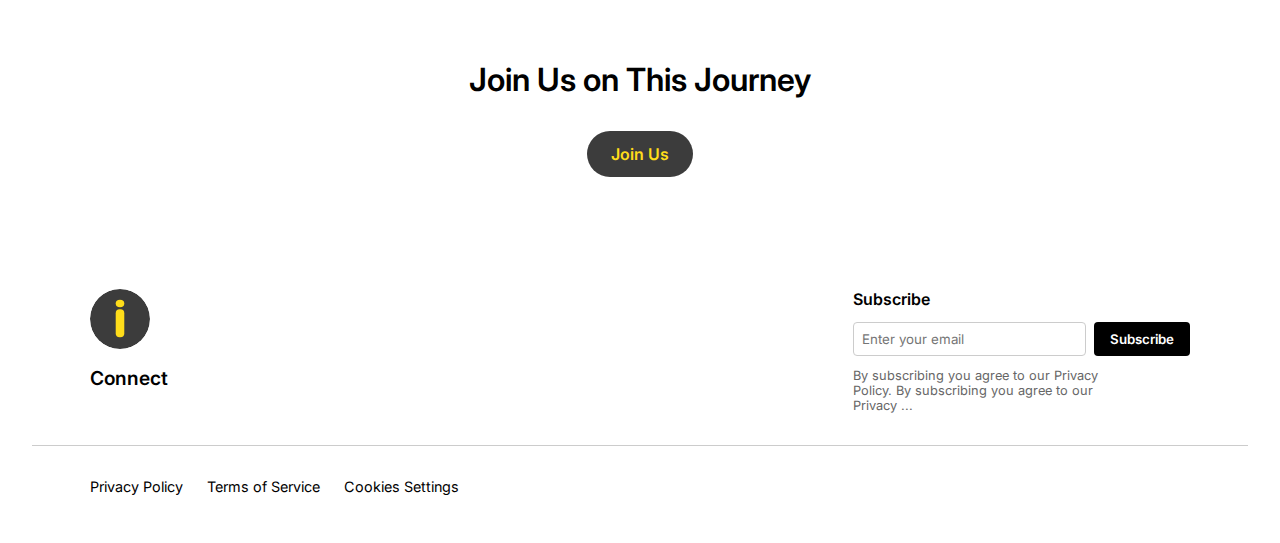
==== commit fc65a22c: "Update index.html" ====
--- a/index.html
+++ b/index.html
@@ -71,7 +71,8 @@
              ultima riga "Discover new connections..." in un paragrafo a parte -->
         <p>
           <strong>In the feed you are able to see all the people around you within 250 meters.</strong> This way, 
-          you can decide who you want to interact with or whom to send a friend request to establish initial contact. <strong>Discover new connections, explore shared interests.</strong></p>
+          you can decide who you want to interact with or whom to send a friend request to establish initial contact. 
+          <strong>Discover new connections, explore shared interests.</strong>
 
         <!-- Bottone Join => landing.html -->
         <a href="landing.html" class="btn-join-us">Join Us</a>
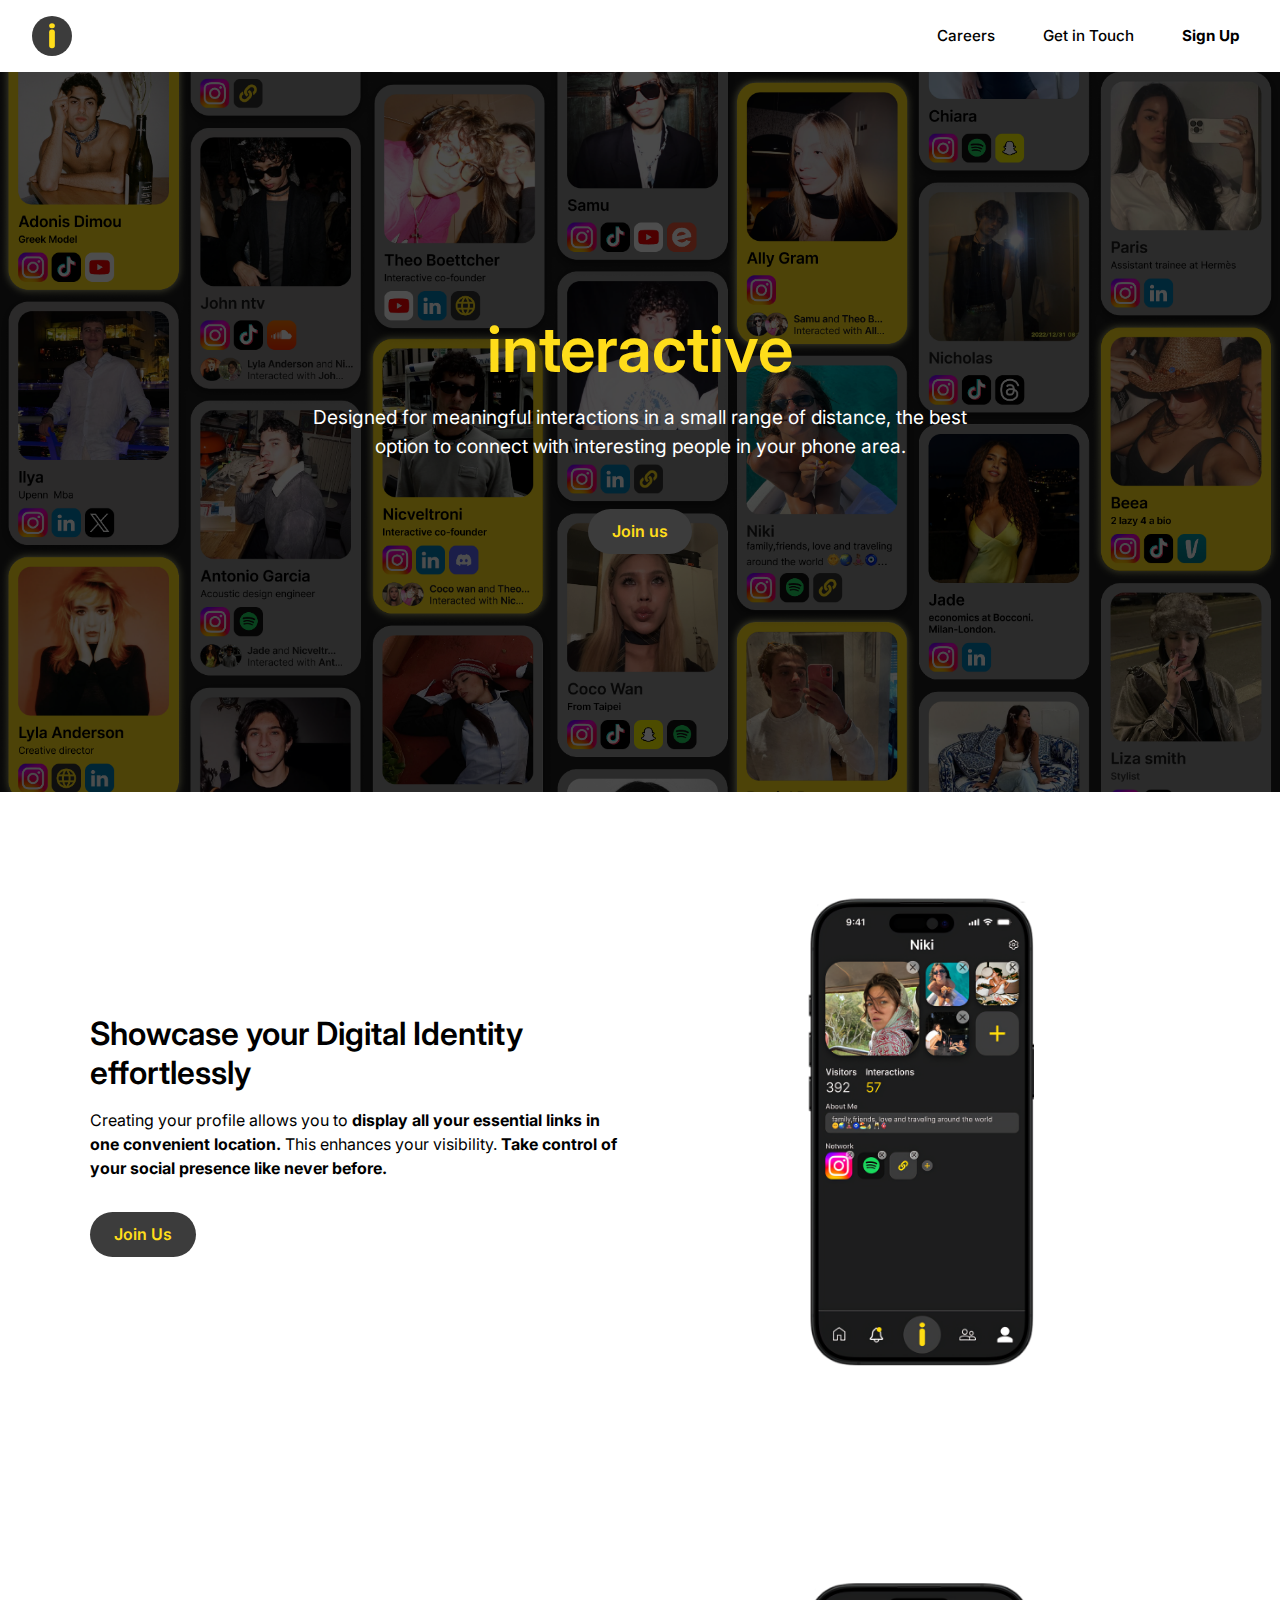
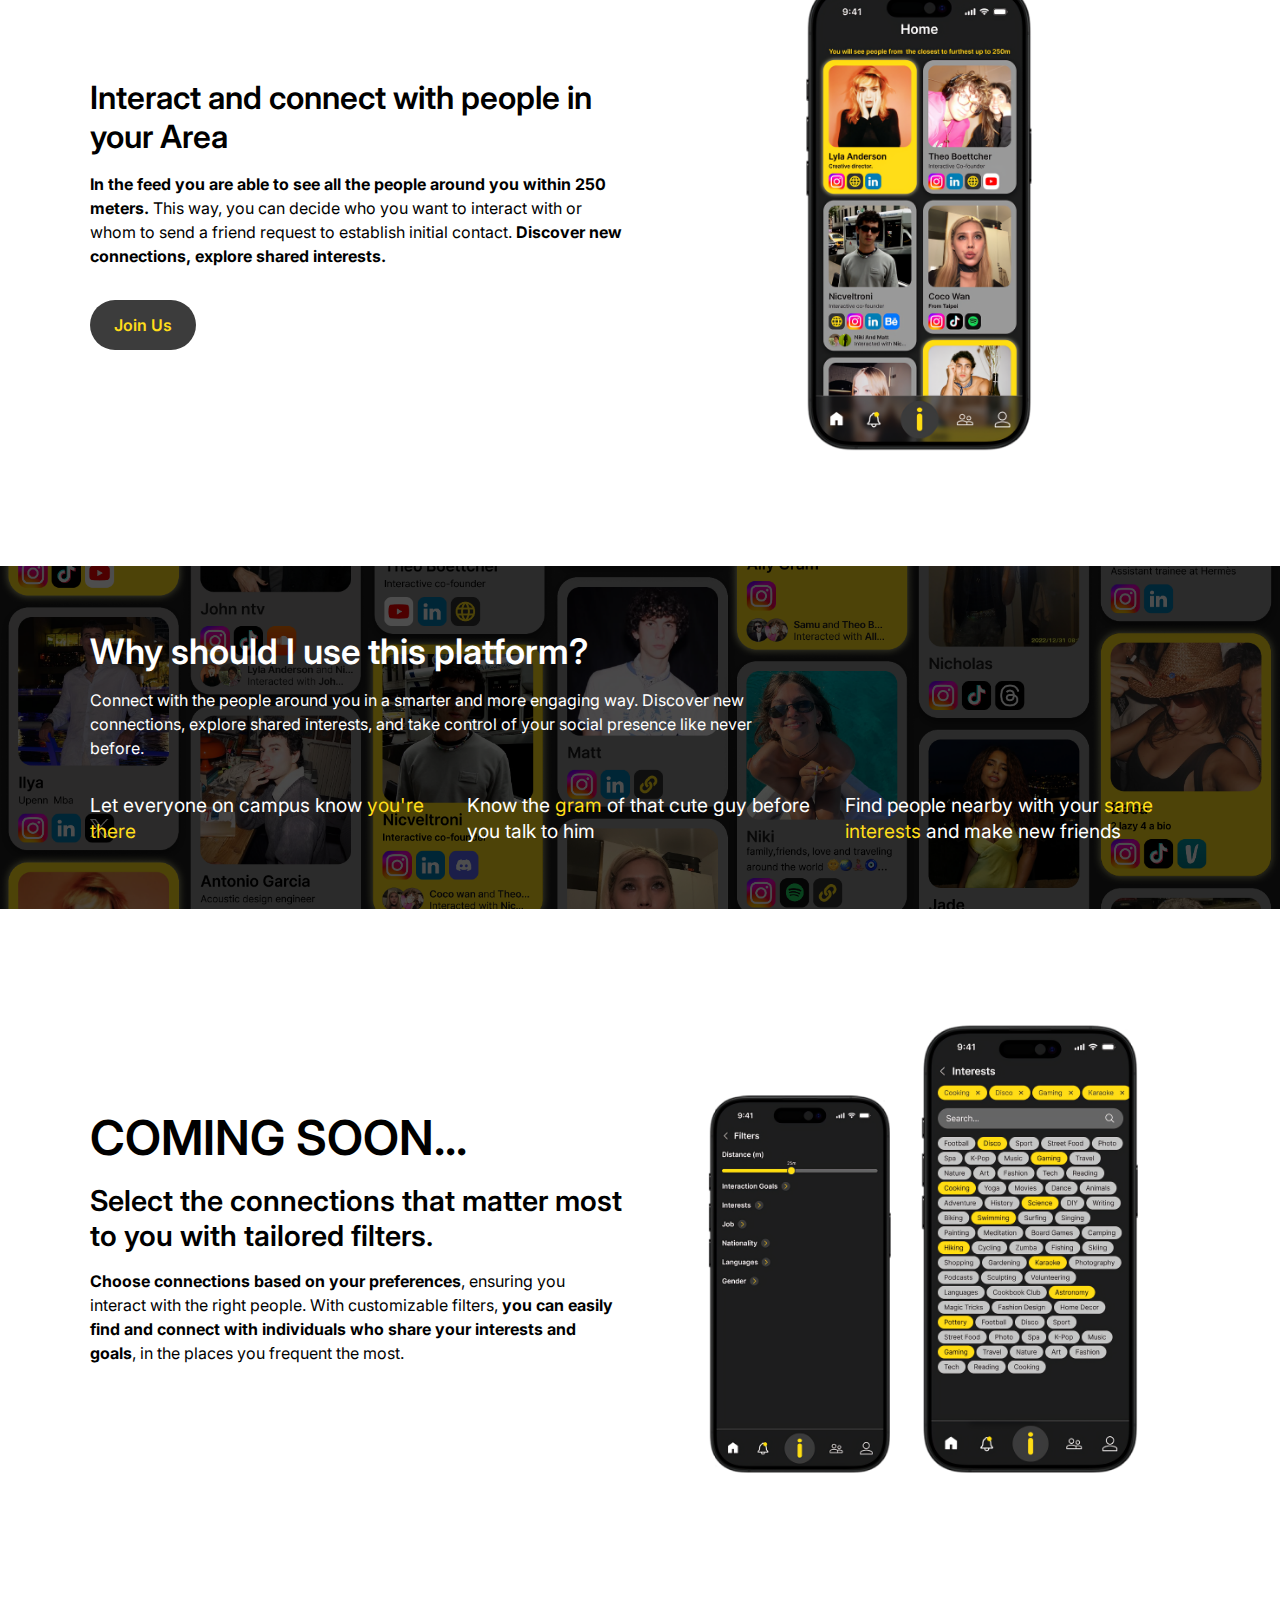
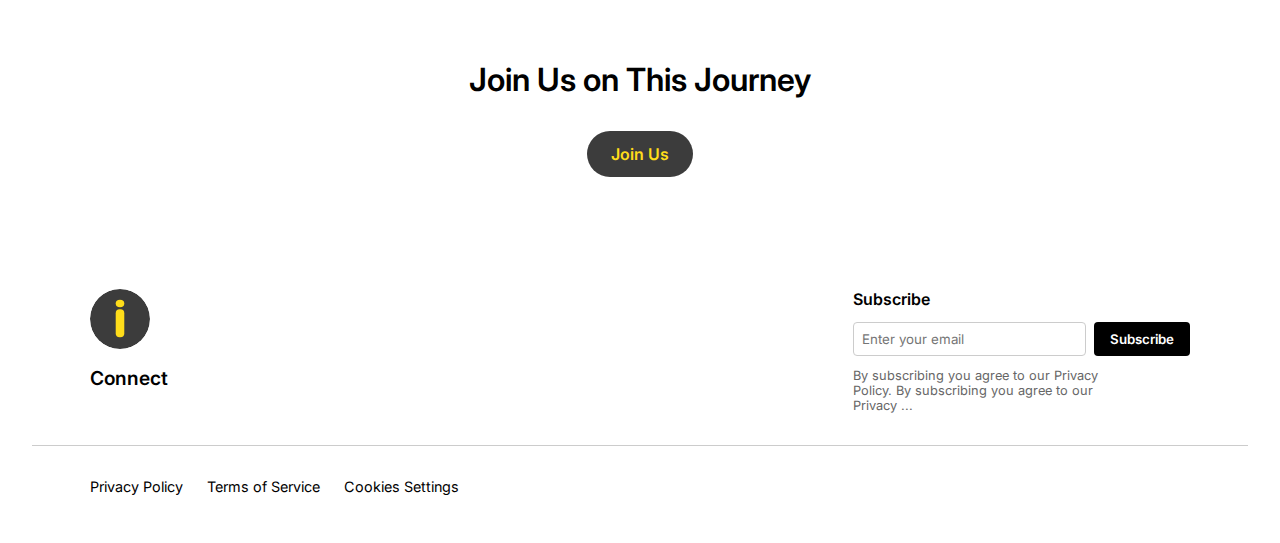
==== commit a4e75b7f: "Update index.html" ====
--- a/index.html
+++ b/index.html
@@ -73,7 +73,7 @@
           <strong>In the feed you are able to see all the people around you within 250 meters.</strong> This way, 
           you can decide who you want to interact with or whom to send a friend request to establish initial contact. 
           <strong>Discover new connections, explore shared interests.</strong>
-
+        <p>
         <!-- Bottone Join => landing.html -->
         <a href="landing.html" class="btn-join-us">Join Us</a>
       </div>
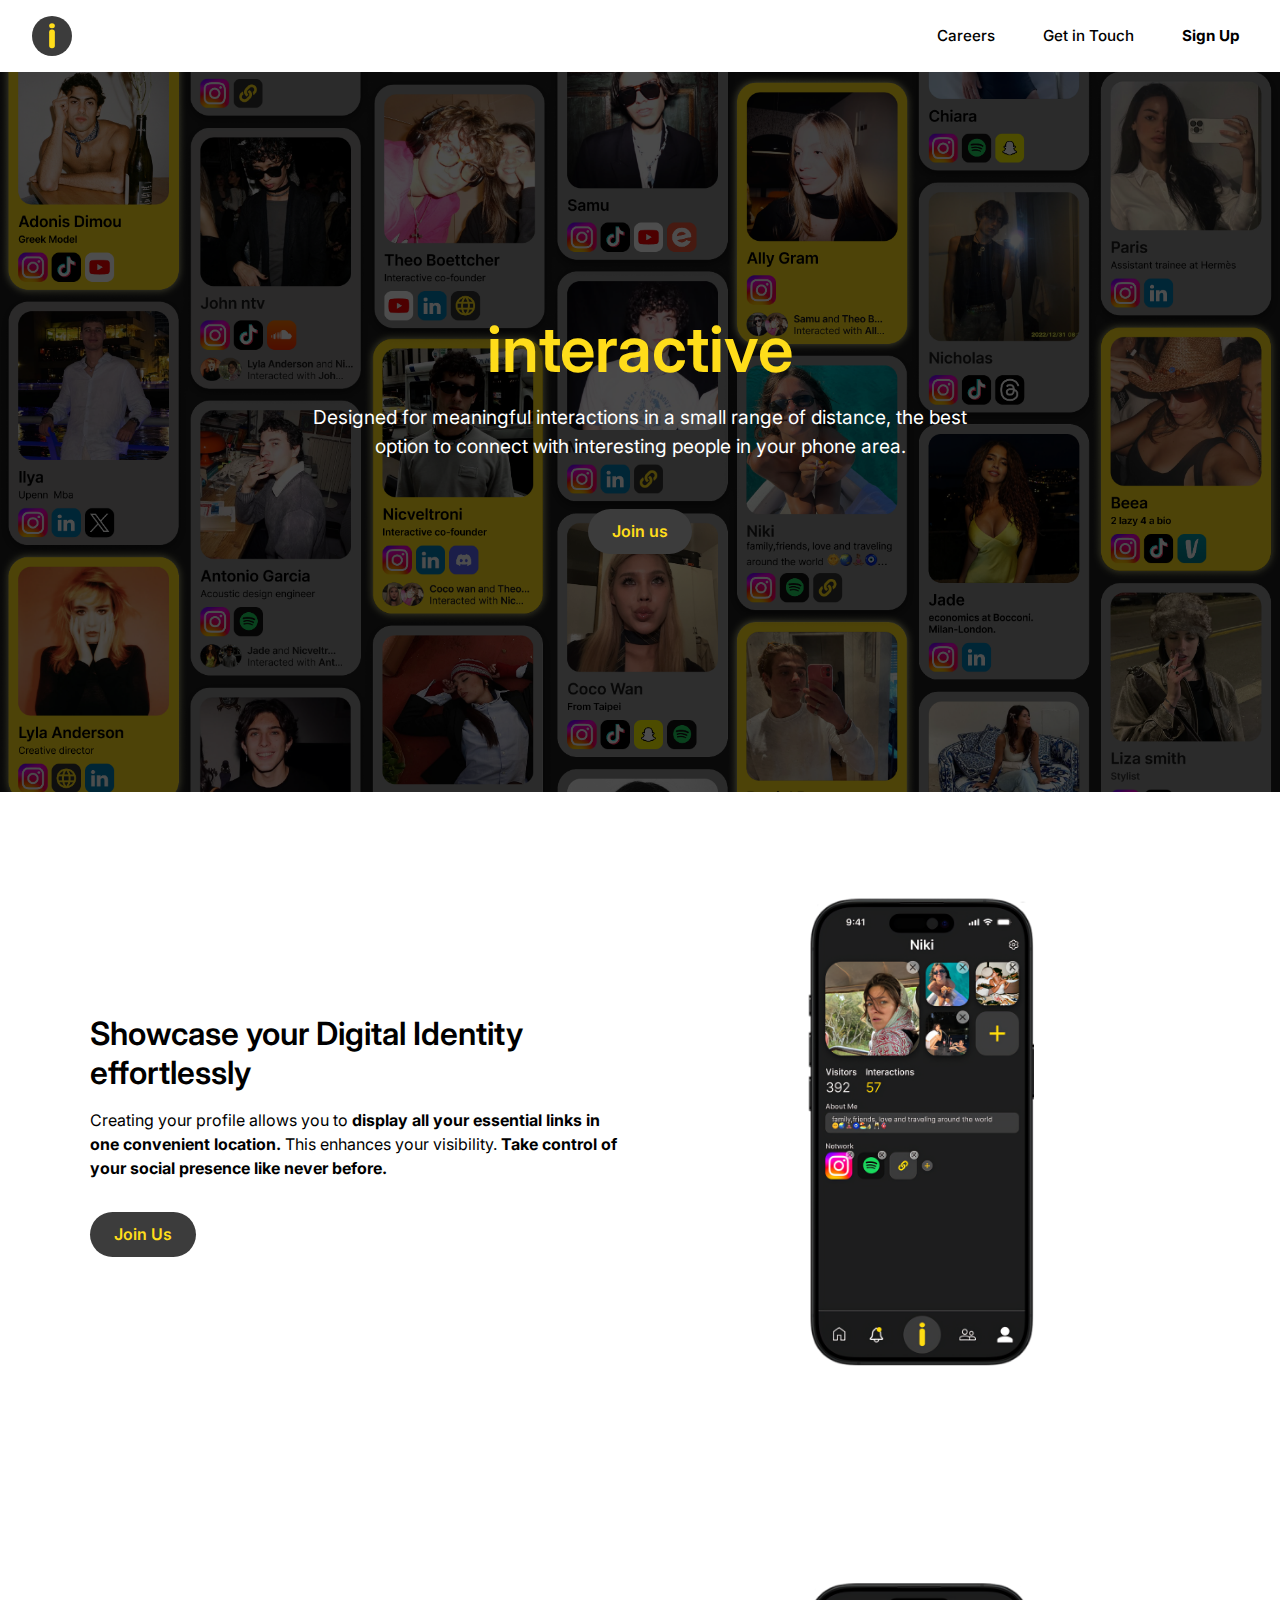
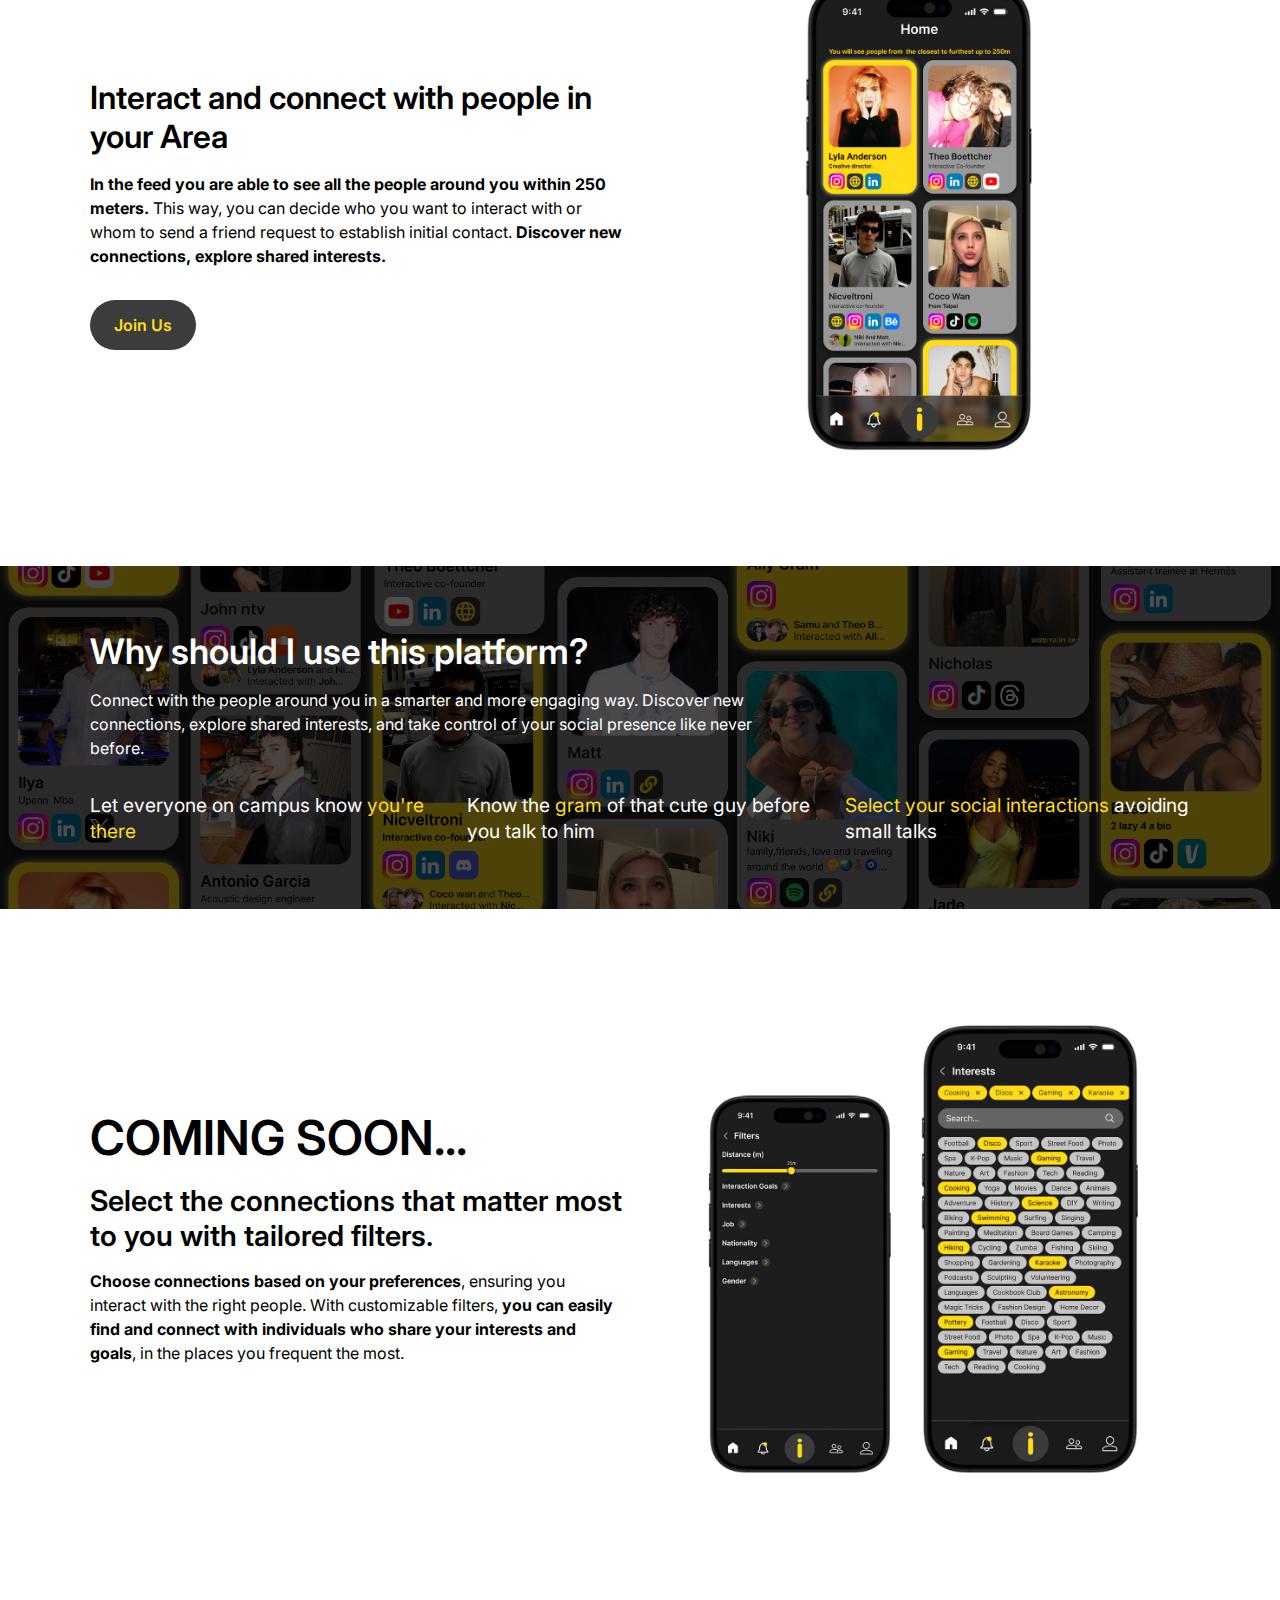
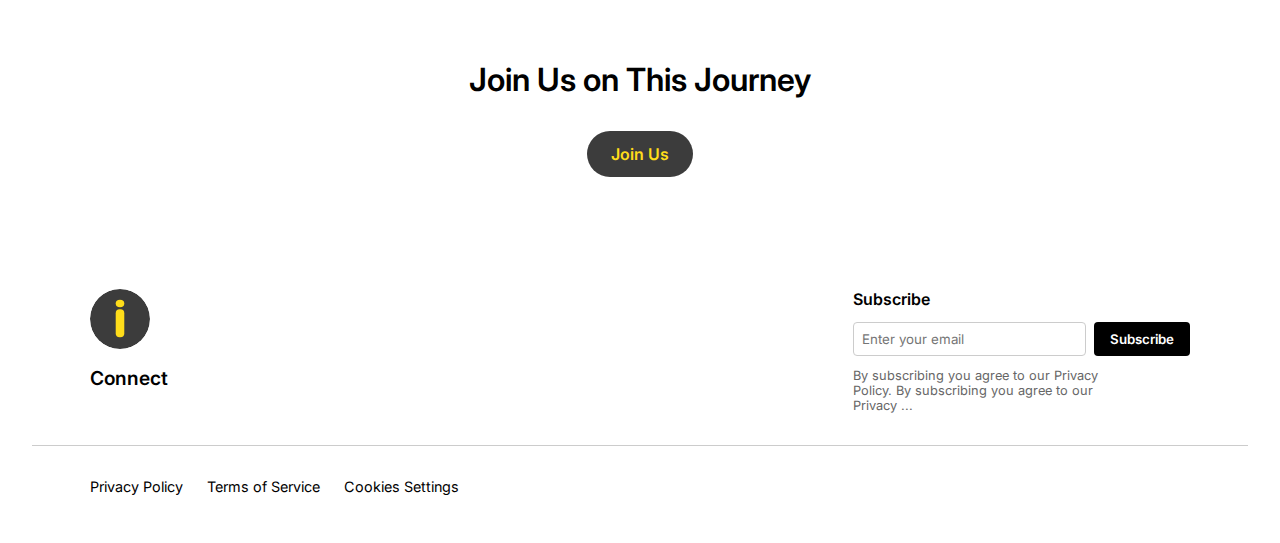
==== commit 3924647b: "Update index.html" ====
--- a/index.html
+++ b/index.html
@@ -100,7 +100,7 @@
           Know the <span class="highlight">gram</span> of that cute guy before you talk to him
         </div>
         <div class="use-case">
-          Find people nearby with your <span class="highlight">same interests</span> and make new friends
+          <span class="highlight">Select your social interactions</span> avoiding small talks
         </div>
       </div>
     </div>
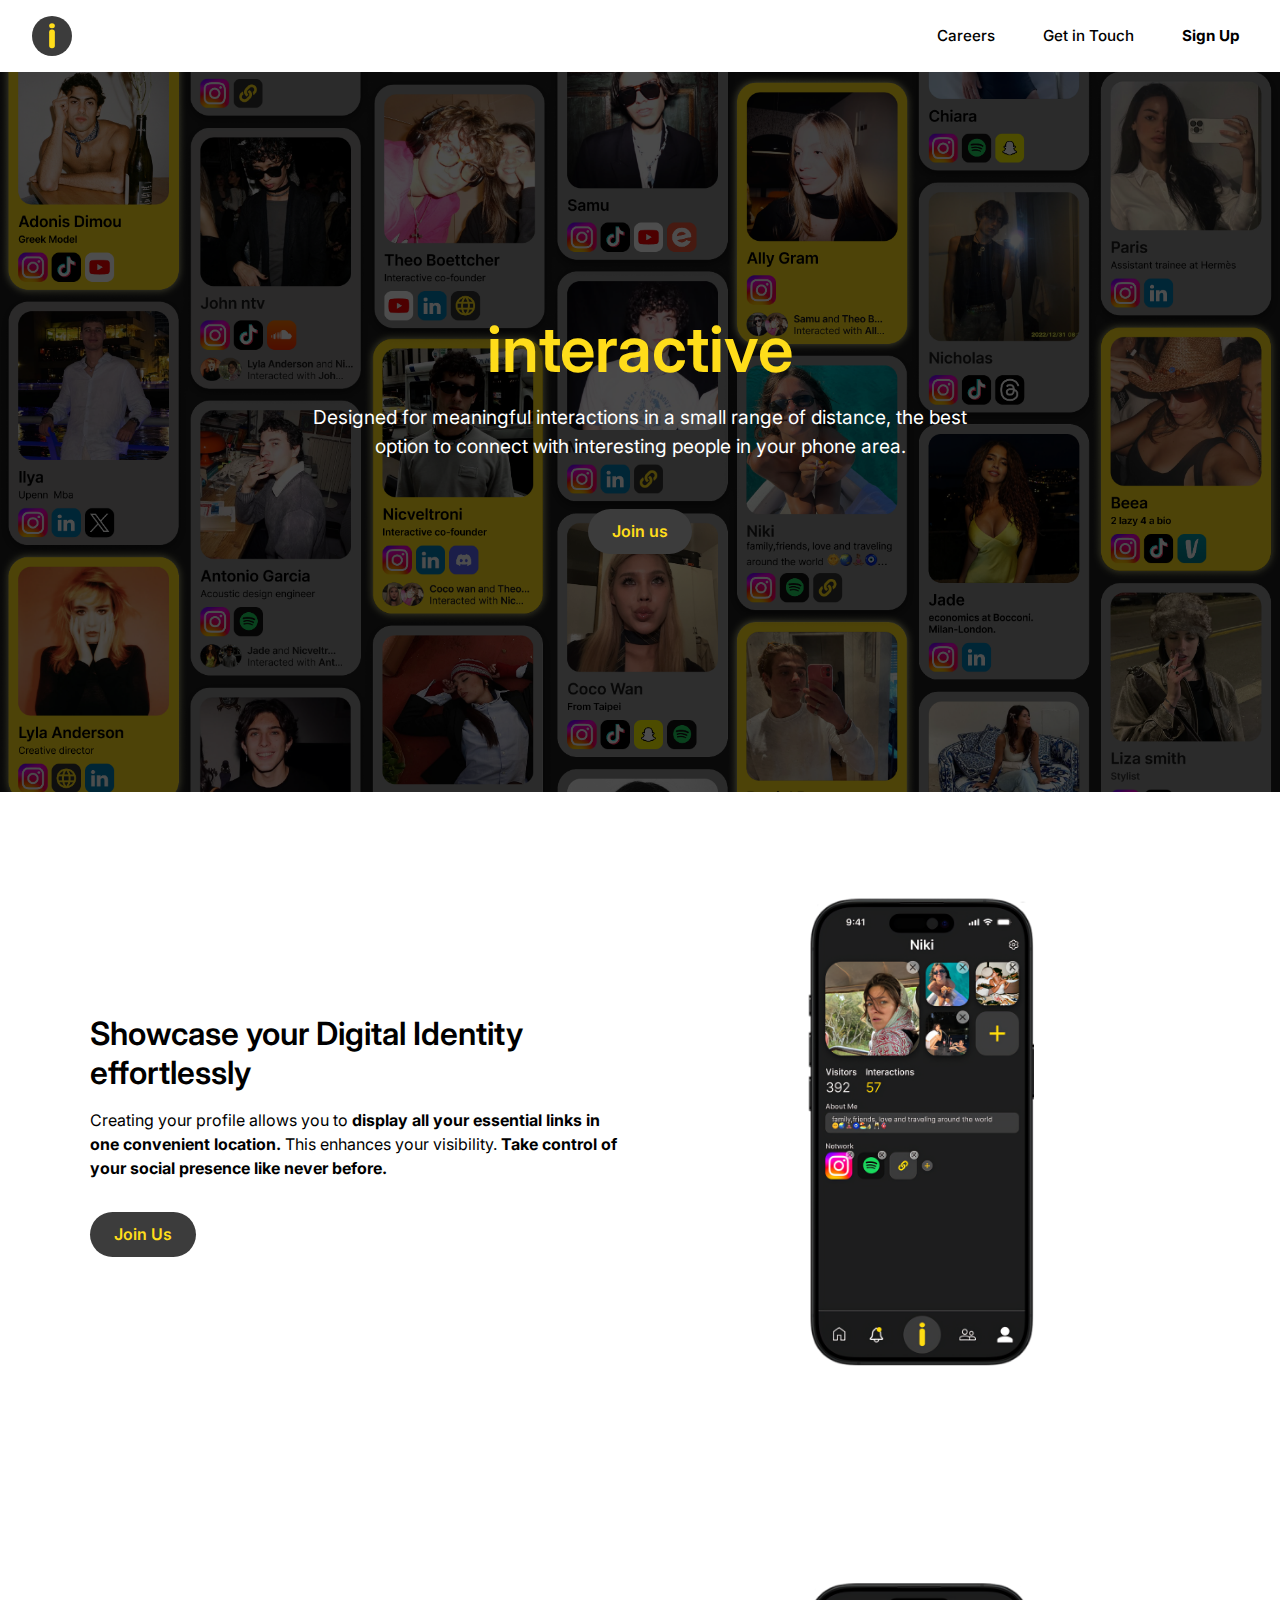
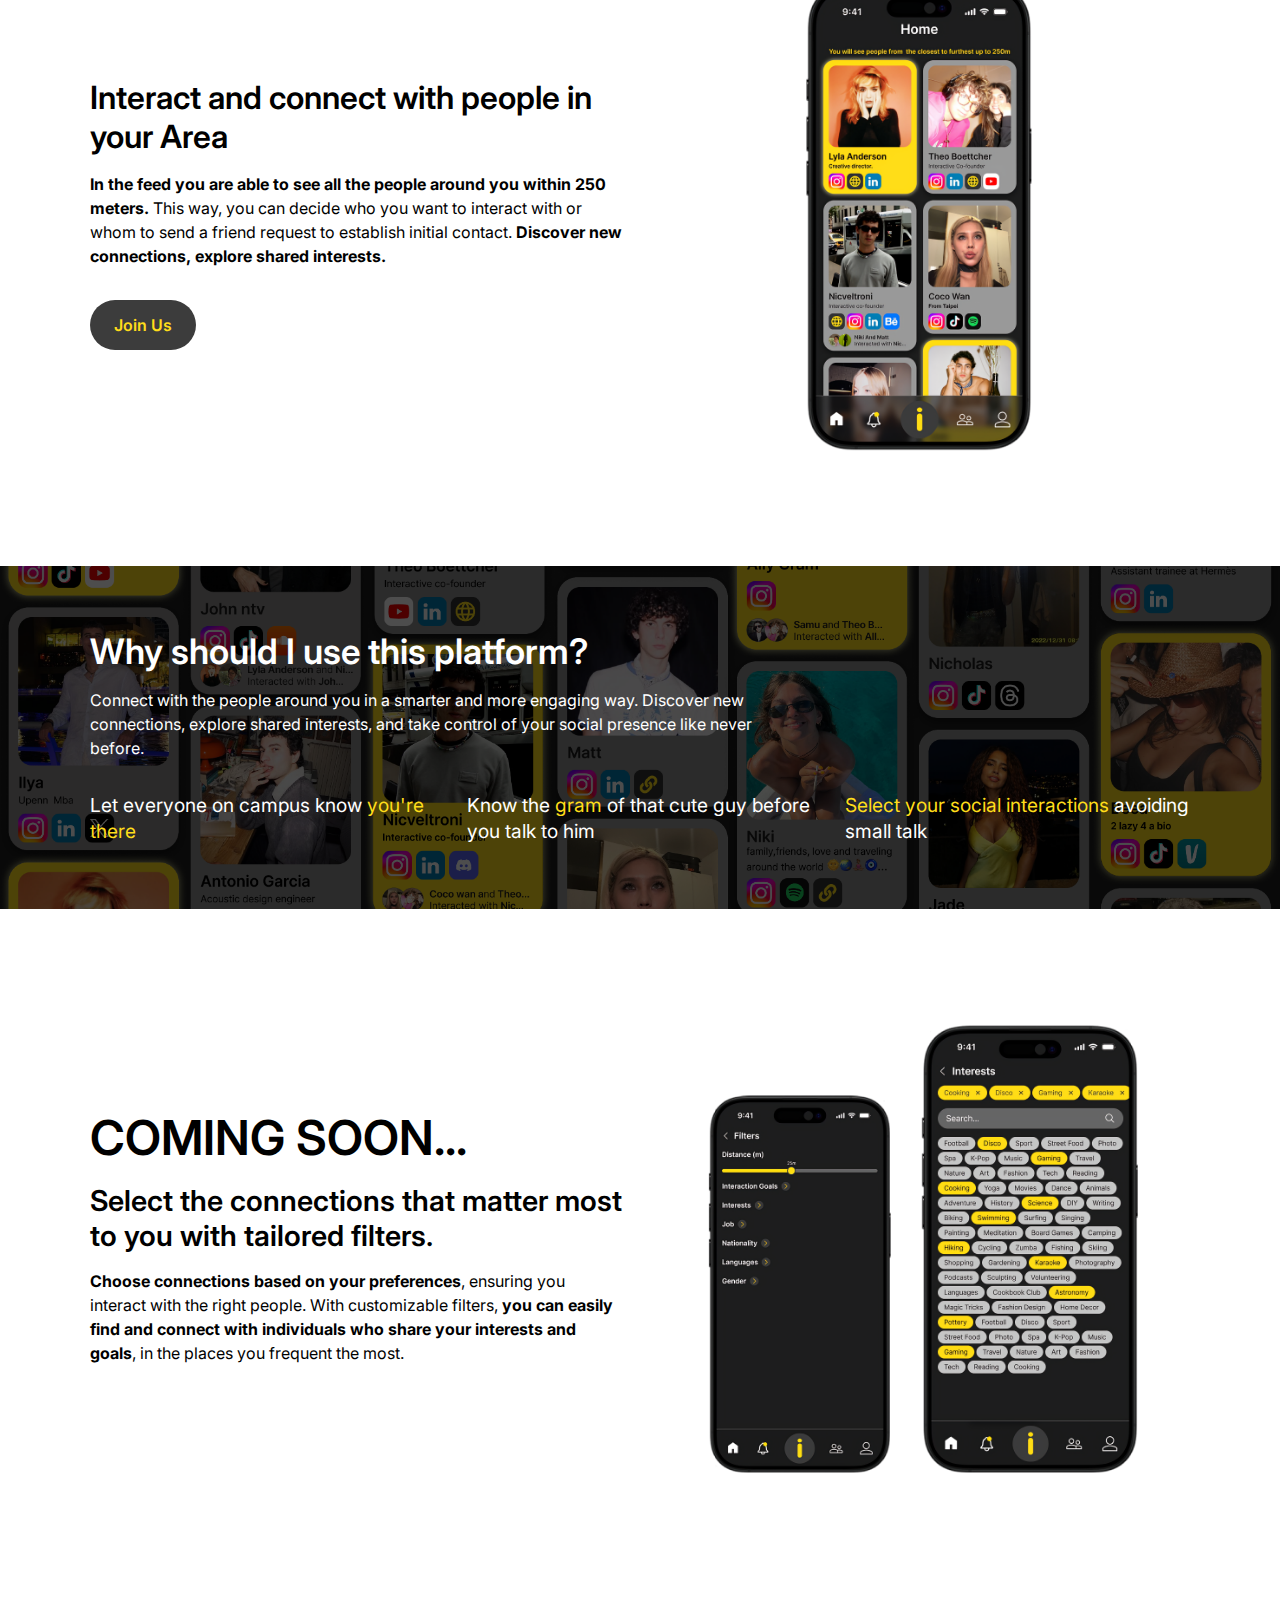
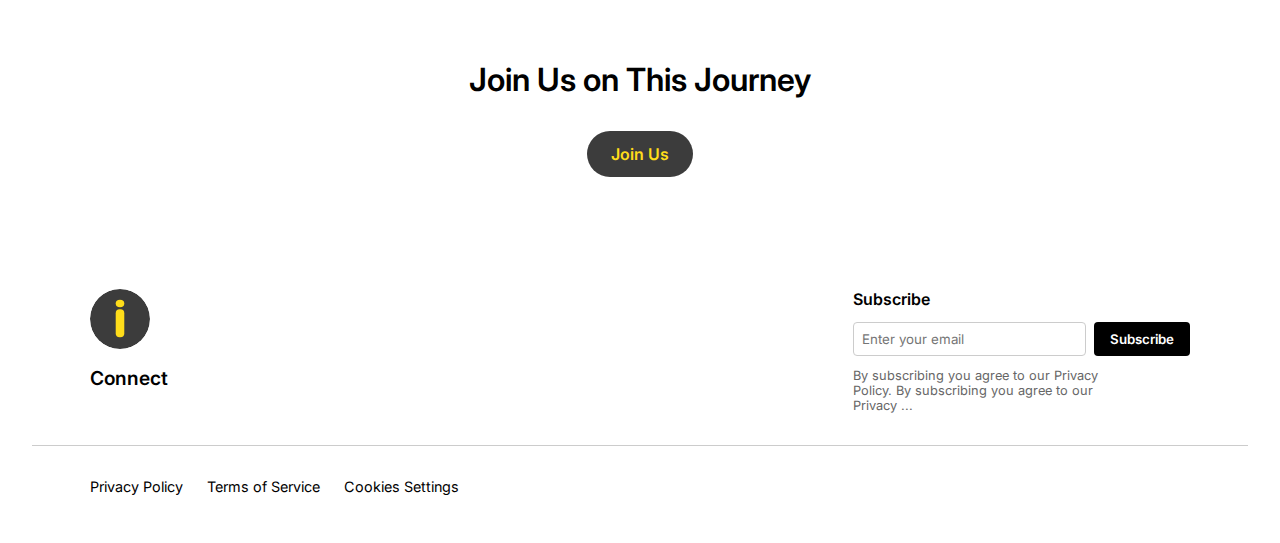
==== commit 3a1d3be2: "Update index.html" ====
--- a/index.html
+++ b/index.html
@@ -100,7 +100,7 @@
           Know the <span class="highlight">gram</span> of that cute guy before you talk to him
         </div>
         <div class="use-case">
-          <span class="highlight">Select your social interactions</span> avoiding small talks
+          <span class="highlight">Select your social interactions</span> avoiding small talk
         </div>
       </div>
     </div>
